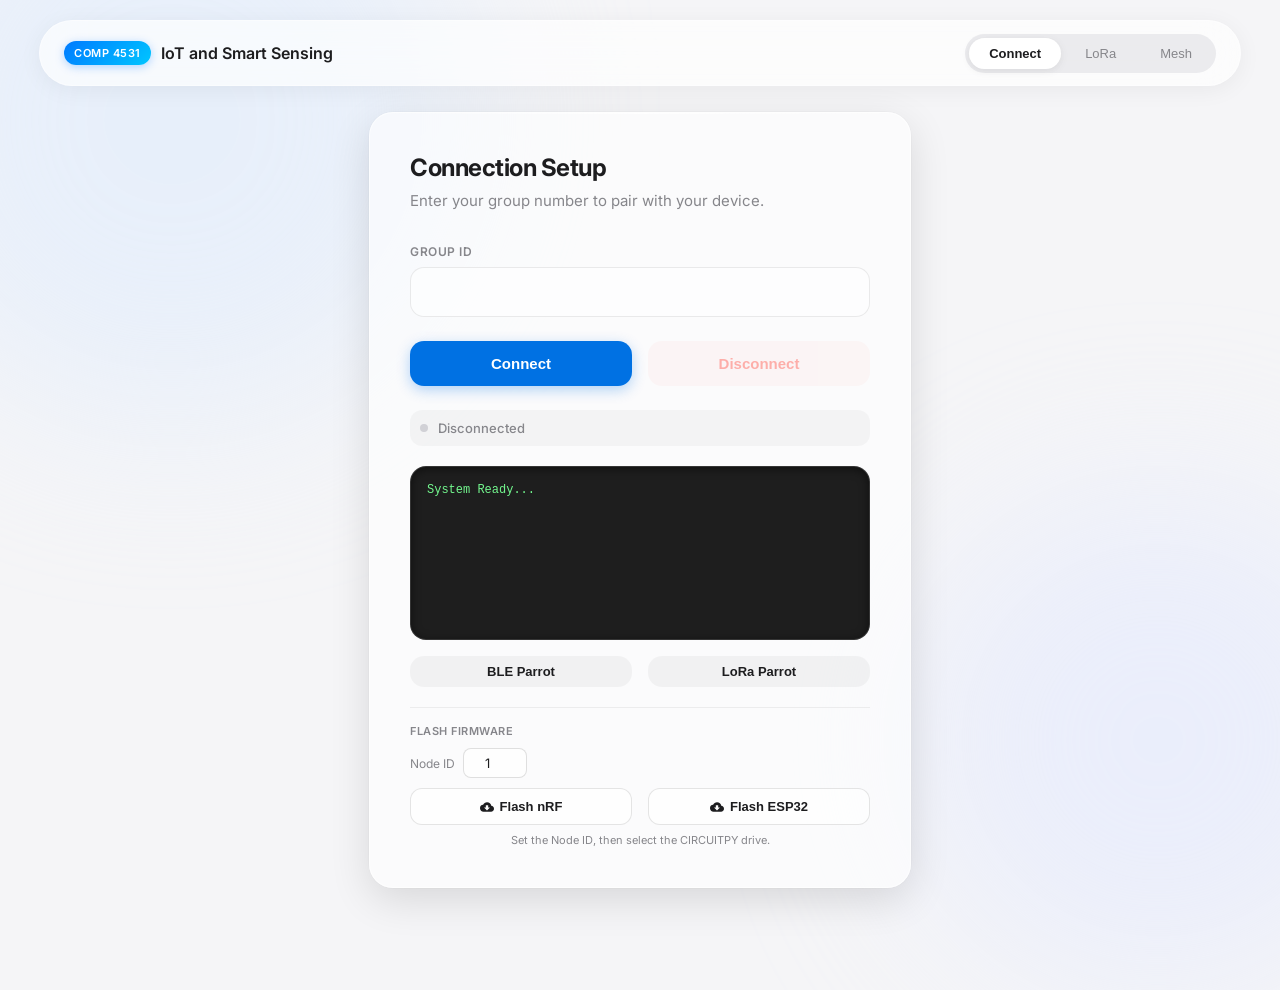
==== COMP4531_Dash-main/index.html @ f041d8c7 "Add unicast, D3 mesh viz, ESP32 serial, active discovery, and protocol docs - Unicast support: new p" ====
<!DOCTYPE html>
<html lang="en">

<head>
    <meta charset="UTF-8">
    <meta name="viewport" content="width=device-width, initial-scale=1.0">
    <title>COMP 4531 IoT Lab</title>
    <link href="https://fonts.googleapis.com/css2?family=Inter:wght@400;500;600;700&display=swap" rel="stylesheet">
    <link rel="stylesheet" href="style.css">
</head>

<body>

    <div class="bg-orb orb-1"></div>
    <div class="bg-orb orb-2"></div>

    <div class="app-container">

        <header class="glass-bar">
            <div class="brand">
                <div class="logo-icon">COMP 4531</div>
                <span>IoT and Smart Sensing</span>
            </div>
            <nav class="segmented-control">
                <button class="nav-btn active" onclick="setTab('home')">Connect</button>
                <button class="nav-btn" onclick="setTab('lora')">LoRa</button>
                <button class="nav-btn" onclick="setTab('mesh')">Mesh</button>
            </nav>
        </header>

        <!-- ══ CONNECT ══════════════════════════════════════════════════════ -->
        <section id="view-home" class="view-section active">
            <div class="card center-card">
                <h2>Connection Setup</h2>
                <p class="subtitle">Enter your group number to pair with your device.</p>

                <div class="input-group">
                    <label>Group ID</label>
                    <input type="number" id="gid" value="" min="1" max="30">
                </div>

                <div class="action-row">
                    <button id="conBtn" class="btn-primary" onclick="connect()">Connect</button>
                    <button id="disBtn" class="btn-destructive" onclick="disconnect()" disabled>Disconnect</button>
                </div>

                <div class="status-indicator">
                    <div id="statusDot" class="dot"></div>
                    <span id="connStatus">Disconnected</span>
                </div>

                <div class="terminal-window">
                    <div id="terminal">System Ready...</div>
                </div>

                <div class="action-row" style="margin-top:16px; margin-bottom:0;">
                    <button class="btn-secondary" onclick="parrotTest()">BLE Parrot</button>
                    <button class="btn-secondary" onclick="loraParrotTest()">LoRa Parrot</button>
                </div>

                <div class="flash-section">
                    <div class="flash-label">Flash Firmware</div>
                    <div class="flash-node-row">
                        <label class="flash-node-label">Node ID</label>
                        <input type="number" id="flashNodeId" value="1" min="1" max="255" class="flash-node-input">
                    </div>
                    <div class="action-row" style="margin-bottom:0;">
                        <button class="btn-flash" onclick="flashDevice('nrf')">
                            <svg viewBox="0 0 24 24" width="14" height="14" fill="currentColor" style="margin-right:6px">
                                <path d="M19.35 10.04A7.49 7.49 0 0 0 12 4C9.11 4 6.6 5.64 5.35 8.04A5.994 5.994 0 0 0 0 14c0 3.31 2.69 6 6 6h13c2.76 0 5-2.24 5-5 0-2.64-2.05-4.78-4.65-4.96zM17 13l-5 5-5-5h3V9h4v4h3z"/>
                            </svg>
                            Flash nRF
                        </button>
                        <button class="btn-flash" onclick="flashDevice('esp32')">
                            <svg viewBox="0 0 24 24" width="14" height="14" fill="currentColor" style="margin-right:6px">
                                <path d="M19.35 10.04A7.49 7.49 0 0 0 12 4C9.11 4 6.6 5.64 5.35 8.04A5.994 5.994 0 0 0 0 14c0 3.31 2.69 6 6 6h13c2.76 0 5-2.24 5-5 0-2.64-2.05-4.78-4.65-4.96zM17 13l-5 5-5-5h3V9h4v4h3z"/>
                            </svg>
                            Flash ESP32
                        </button>
                    </div>
                    <p class="flash-hint">Set the Node ID, then select the CIRCUITPY drive.</p>
                </div>
            </div>
        </section>

        <!-- ══ LORA ══════════════════════════════════════════════════════════ -->
        <section id="view-lora" class="view-section">
            <div class="card chat-card">
                <div class="card-header">
                    <h3>LoRa Messenger</h3>
                    <span id="loraBadge" class="badge">--- MHz</span>
                </div>

                <div class="lora-controls">
                    <button class="btn-secondary small" onclick="downloadLoraCSV()">Download CSV</button>
                </div>

                <div id="loraGraphPanel" style="display:none; padding:16px; border-bottom:1px solid rgba(0,0,0,0.06); background:rgba(245,245,247,0.4);">
                    <div class="graph-card" style="box-shadow:none; border:1px solid rgba(0,0,0,0.1);">
                        <div class="graph-header">
                            <span>Signal Strength vs Distance</span>
                            <div class="legend">
                                <span class="dot" style="background:var(--primary)"></span>LoRa
                            </div>
                        </div>
                        <canvas id="loraChartCanvas" style="height:140px; background:transparent;"></canvas>
                    </div>
                </div>

                <div id="loraChat" class="chat-area">
                    <div class="chat-placeholder">No messages yet…</div>
                </div>
                <div class="chat-input-area">
                    <input type="text" id="loraTxt" placeholder="Send '1 meter', '5m', etc. to plot…">
                    <button class="btn-send" onclick="sendLoRa()">
                        <svg viewBox="0 0 24 24" width="20" height="20" fill="white">
                            <path d="M2.01 21L23 12 2.01 3 2 10l15 2-15 2z"/>
                        </svg>
                    </button>
                </div>
            </div>
        </section>

        <!-- ══ MESH NETWORK ══════════════════════════════════════════════════ -->
        <section id="view-mesh" class="view-section">
            <aside class="glass-sidebar">
                <h3 style="margin:0 0 20px; font-size:18px; letter-spacing:-0.02em;">Mesh Network</h3>

                <div class="stats-container">
                    <div class="stat-item">
                        <span class="label">My Node</span>
                        <span class="value" id="meshMyNodeId">—</span>
                    </div>
                    <div class="stat-item">
                        <span class="label">Frequency</span>
                        <span class="value" id="meshFreq">— MHz</span>
                    </div>
                    <div class="stat-item">
                        <span class="label">Nodes Seen</span>
                        <span class="value" id="meshNodeCount">0</span>
                    </div>
                    <div class="stat-item highlight">
                        <span class="label">Messages</span>
                        <span class="value" id="meshMsgCount">0</span>
                    </div>
                </div>

                <div class="mesh-compose">
                    <select id="meshDstSelect">
                        <option value="0">→ All</option>
                    </select>
                    <input type="text" id="meshMsgInput" placeholder="Message…"
                           onkeydown="if(event.key==='Enter') sendMesh()">
                    <button class="btn-primary small" onclick="sendMesh()">Send</button>
                </div>

                <div class="mesh-node-section">
                    <div class="mesh-section-label">Discovered Nodes</div>
                    <div id="meshNodeList"></div>
                </div>

                <div class="mesh-serial">
                    <div class="mesh-section-label" style="margin-top:16px;">ESP32 Serial</div>
                    <button class="btn-secondary small" id="serialBtn" onclick="connectSerial()">Connect Serial</button>
                    <div class="mesh-send-row" id="serialSendRow" style="display:none; margin-top:8px;">
                        <input type="text" id="serialInput" placeholder="Send via ESP32…"
                               onkeydown="if(event.key==='Enter') sendSerial()">
                        <button class="btn-primary small" onclick="sendSerial()">TX</button>
                    </div>
                </div>
            </aside>

            <main class="mesh-main">
                <div id="meshViz"><svg id="meshSvg"></svg></div>
                <div id="meshLog"></div>
            </main>
        </section>

    </div>

    <script src="https://d3js.org/d3.v7.min.js"></script>
    <script src="script.js"></script>
</body>

</html>
---- COMP4531_Dash-main/style.css ----
/* --- APP THEME & VARIABLES --- */
:root {
    --bg-base: #f5f5f7;
    --glass-bg: rgba(255, 255, 255, 0.65);
    --glass-border: rgba(255, 255, 255, 0.4);
    --primary: #0071e3;
    --primary-hover: #0077ed;
    --success: #34c759;
    --danger: #ff3b30;
    --text-primary: #1d1d1f;
    --text-secondary: #86868b;

    --shadow-soft: 0 4px 24px -1px rgba(0, 0, 0, 0.06);
    --shadow-depth: 0 12px 40px rgba(0, 0, 0, 0.12), 0 0 0 1px rgba(0,0,0,0.02);

    --radius-l: 24px;
    --radius-m: 16px;
    --radius-s: 10px;

    --font-stack: 'SF Pro Display', 'Inter', -apple-system, BlinkMacSystemFont, sans-serif;
    --spring-easing: cubic-bezier(0.2, 0.8, 0.2, 1);
}

body {
    margin: 0;
    background-color: var(--bg-base);
    color: var(--text-primary);
    font-family: var(--font-stack);
    overflow: hidden;
    height: 100vh;
    width: 100vw;
}

/* Floating orbs */
.bg-orb {
    position: absolute;
    border-radius: 50%;
    filter: blur(90px);
    z-index: -1;
    opacity: 0.5;
    animation: float 25s infinite ease-in-out alternate;
}
.orb-1 { width: 600px; height: 600px; background: #dbeafe; top: -20%; left: -10%; }
.orb-2 { width: 500px; height: 500px; background: #e0e7ff; bottom: -10%; right: -10%; animation-delay: -5s; }

@keyframes float {
    0%   { transform: translate(0, 0) rotate(0deg); }
    100% { transform: translate(40px, 60px) rotate(10deg); }
}

/* --- HEADER --- */
.glass-bar {
    position: absolute; top: 20px; left: 50%;
    transform: translateX(-50%);
    width: 90%; max-width: 1200px; height: 64px;
    background: var(--glass-bg);
    backdrop-filter: blur(20px);
    -webkit-backdrop-filter: blur(20px);
    border-radius: 100px;
    border: 1px solid var(--glass-border);
    display: flex; align-items: center; justify-content: space-between;
    padding: 0 24px;
    box-shadow: var(--shadow-soft);
    z-index: 100;
}

.brand {
    font-weight: 600; font-size: 16px;
    display: flex; align-items: center; gap: 10px;
    color: var(--text-primary);
}
.logo-icon {
    background: linear-gradient(135deg, #007aff, #00c6ff);
    color: white; padding: 5px 10px;
    border-radius: 20px; font-size: 11px; letter-spacing: 0.5px;
    box-shadow: 0 2px 10px rgba(0, 122, 255, 0.3);
}

/* Segmented control */
.segmented-control {
    background: rgba(118, 118, 128, 0.12);
    padding: 4px;
    border-radius: 100px;
    display: flex;
    gap: 4px;
}
.nav-btn {
    border: none; background: transparent;
    padding: 8px 20px; border-radius: 100px;
    font-size: 13px; font-weight: 500;
    color: var(--text-secondary); cursor: pointer;
    transition: all 0.3s var(--spring-easing);
}
.nav-btn:hover  { color: var(--text-primary); }
.nav-btn.active {
    background: white; color: var(--text-primary);
    font-weight: 600;
    box-shadow: 0 2px 8px rgba(0,0,0,0.08);
}

/* --- MAIN LAYOUT & TRANSITIONS --- */
.view-section {
    display: none;
    position: absolute;
    top: 100px; left: 0; right: 0; bottom: 0;
    justify-content: center;
    opacity: 0;
    transform: translateY(30px) scale(0.98);
}
.view-section.active {
    display: flex;
    animation: slideUpFade 0.6s var(--spring-easing) forwards;
}
@keyframes slideUpFade {
    to { opacity: 1; transform: translateY(0) scale(1); }
}

/* --- CARDS --- */
.card {
    background: rgba(255, 255, 255, 0.6);
    backdrop-filter: blur(40px);
    -webkit-backdrop-filter: blur(40px);
    border: 1px solid rgba(255,255,255,0.6);
    border-radius: var(--radius-l);
    box-shadow: var(--shadow-depth);
    padding: 40px;
    width: 100%; max-width: 460px;
    display: flex; flex-direction: column;
    position: relative; overflow: hidden;
}
.card::before {
    content: ''; position: absolute; top: 0; left: 0; right: 0; height: 1px;
    background: linear-gradient(90deg, transparent, rgba(255,255,255,0.8), transparent);
}
.center-card { margin: auto; align-self: center; }

h2, h3 { margin: 0 0 8px 0; font-weight: 700; letter-spacing: -0.02em; }
.subtitle { color: var(--text-secondary); margin: 0 0 32px 0; font-size: 15px; line-height: 1.5; }

/* --- FORMS & BUTTONS --- */
.input-group { margin-bottom: 24px; position: relative; }
.input-group label {
    display: block; font-size: 12px; color: var(--text-secondary);
    margin-bottom: 8px; font-weight: 600; text-transform: uppercase; letter-spacing: 0.5px;
}
input {
    width: 100%; padding: 14px 16px; border-radius: 14px;
    border: 1px solid rgba(0,0,0,0.08);
    background: rgba(255,255,255,0.5);
    font-size: 17px; font-family: var(--font-stack); box-sizing: border-box;
    transition: 0.3s; color: var(--text-primary);
}
input:focus {
    outline: none; border-color: var(--primary);
    background: white;
    box-shadow: 0 0 0 4px rgba(0, 122, 255, 0.1);
}

.action-row { display: flex; gap: 16px; margin-bottom: 24px; }

.btn-primary, .btn-destructive, .btn-secondary {
    flex: 1; border: none; padding: 14px; border-radius: 14px;
    font-size: 15px; font-weight: 600; cursor: pointer;
    transition: 0.2s var(--spring-easing);
    display: flex; align-items: center; justify-content: center;
}
.btn-primary {
    background: var(--primary); color: white;
    box-shadow: 0 4px 14px rgba(0, 113, 227, 0.3);
}
.btn-primary:hover  { transform: translateY(-1px); box-shadow: 0 6px 20px rgba(0, 113, 227, 0.4); }
.btn-primary:active { transform: translateY(1px); }
.btn-primary.small  { flex: 0 0 auto; padding: 10px 18px; font-size: 13px; border-radius: 10px; }

.btn-destructive { background: rgba(255, 59, 48, 0.08); color: var(--danger); }
.btn-destructive:hover:not(:disabled) { background: #fff0f0; }
.btn-destructive:disabled { opacity: 0.4; cursor: not-allowed; }

.btn-secondary { background: rgba(0,0,0,0.04); color: var(--text-primary); font-size: 13px; padding: 8px; }
.btn-secondary:hover { background: rgba(0,0,0,0.08); }
.btn-secondary.small { padding: 8px 14px; font-size: 12px; }

/* --- STATUS & TERMINAL --- */
.status-indicator {
    display: flex; align-items: center; gap: 10px;
    font-size: 13px; font-weight: 500; color: var(--text-secondary);
    margin-bottom: 20px; padding: 10px; background: rgba(0,0,0,0.03);
    border-radius: 12px;
}
.dot { width: 8px; height: 8px; border-radius: 50%; background: #d1d1d6; transition: 0.3s; }
.dot.active { background: var(--success); box-shadow: 0 0 0 3px rgba(52, 199, 89, 0.2); }

.terminal-window {
    background: #1e1e1e; color: #73f78e; padding: 16px; border-radius: 16px;
    font-family: 'JetBrains Mono', monospace; font-size: 12px; height: 140px; overflow-y: auto;
    box-shadow: inset 0 2px 10px rgba(0,0,0,0.5);
    border: 1px solid rgba(255,255,255,0.1);
}

/* --- SIDEBAR (shared by Mesh tab) --- */
.glass-sidebar {
    width: 280px;
    background: rgba(255,255,255,0.75);
    backdrop-filter: blur(35px);
    border-radius: var(--radius-l);
    border: 1px solid white;
    margin-right: 24px; margin-bottom: 24px;
    padding: 24px;
    display: flex; flex-direction: column;
    box-shadow: var(--shadow-soft);
    height: calc(100% - 48px);
}

/* Stats */
.stats-container { margin-bottom: 24px; }
.stat-item {
    display: flex; justify-content: space-between; align-items: center;
    font-size: 14px; padding: 12px 0;
    border-bottom: 1px solid rgba(0,0,0,0.06);
}
.stat-item:last-child { border-bottom: none; }
.stat-item.highlight .value { color: var(--primary); font-weight: 700; }
.value { font-family: 'JetBrains Mono', monospace; font-size: 13px; }

/* --- LORA CHAT --- */
.chat-card {
    height: 100%; max-height: 600px; padding: 0;
    display: flex; flex-direction: column;
    background: rgba(255,255,255,0.85);
}
.card-header {
    padding: 16px 24px;
    border-bottom: 1px solid rgba(0,0,0,0.06);
    display: flex; justify-content: space-between; align-items: center;
    background: rgba(255,255,255,0.5); backdrop-filter: blur(10px);
}
.badge {
    background: #e5e5ea; padding: 6px 10px; border-radius: 8px;
    font-size: 12px; font-weight: 600; color: var(--text-secondary);
}

.lora-controls {
    display: flex;
    justify-content: flex-end;
    align-items: center;
    padding: 10px 15px;
    background: rgba(255,255,255,0.05);
    border-bottom: 1px solid rgba(255,255,255,0.1);
}

.chat-area {
    flex: 1; padding: 24px; overflow-y: auto;
    background: #f5f5f7;
    display: flex; flex-direction: column; gap: 12px;
}
.chat-placeholder { text-align: center; color: #aaa; margin-top: 40px; font-size: 14px; }

.chat-input-area {
    padding: 16px 24px; background: white;
    border-top: 1px solid rgba(0,0,0,0.06);
    display: flex; gap: 12px;
}
.chat-input-area input { background: #f2f2f7; border: none; padding: 12px 16px; font-size: 15px; }
.chat-input-area input:focus { background: white; box-shadow: 0 0 0 2px var(--primary); }

.btn-send {
    width: 48px; height: 48px; border-radius: 50%;
    background: var(--primary); border: none; color: white;
    display: flex; align-items: center; justify-content: center;
    cursor: pointer; padding: 0; box-shadow: 0 4px 10px rgba(0,122,255,0.3);
    transition: 0.2s;
}
.btn-send:hover { transform: scale(1.05); }

.msg {
    padding: 10px 16px; border-radius: 18px; font-size: 15px;
    max-width: 75%; line-height: 1.4; box-shadow: 0 1px 2px rgba(0,0,0,0.05);
}
.msg.in  { background: white; color: black; align-self: flex-start; border-bottom-left-radius: 4px; }
.msg.out { background: var(--primary); color: white; align-self: flex-end; border-bottom-right-radius: 4px; }

/* Graph card (used by LoRa RSSI chart) */
.graph-card {
    background: rgba(255,255,255,0.85); backdrop-filter: blur(20px);
    border-radius: 12px; padding: 10px;
    box-shadow: 0 2px 10px rgba(0,0,0,0.06);
    border: 1px solid rgba(255,255,255,0.5);
}
.graph-header {
    display: flex; justify-content: space-between;
    font-size: 10px; text-transform: uppercase; letter-spacing: 0.5px;
    color: var(--text-secondary); font-weight: 700; margin-bottom: 6px;
}
.legend { display: flex; gap: 12px; }
.legend .dot { width: 8px; height: 8px; border-radius: 50%; display: inline-block; margin-right: 4px; }

/* --- MESH NETWORK TAB --- */
.mesh-main {
    flex: 1;
    position: relative;
    border-radius: var(--radius-l);
    background: #0c1020;
    box-shadow: var(--shadow-soft);
    overflow: hidden;
    margin-bottom: 24px; margin-right: 24px;
    border: 1px solid rgba(255,255,255,0.06);
    display: flex; flex-direction: column;
}

#meshViz {
    flex: 1; min-height: 0; overflow: hidden; position: relative;
}
#meshSvg {
    width: 100%; height: 100%; display: block;
}

#meshLog {
    height: 148px; flex-shrink: 0;
    overflow-y: auto;
    background: #141820;
    color: #a0f0a0;
    font-family: 'JetBrains Mono', monospace; font-size: 11px;
    padding: 10px 14px;
    border-top: 1px solid rgba(255,255,255,0.06);
    display: flex; flex-direction: column; gap: 2px;
}

.mesh-log-entry {
    display: flex; gap: 8px;
    padding: 1px 0;
    border-bottom: 1px solid rgba(255,255,255,0.03);
    white-space: nowrap; overflow: hidden; text-overflow: ellipsis;
    flex-shrink: 0;
}
.mesh-log-time { color: rgba(160,240,160,0.3); flex-shrink: 0; }
.mesh-log-rx   { color: #64d2ff; }
.mesh-log-tx   { color: #ffd60a; }

.mesh-send-row { display: flex; gap: 8px; margin-bottom: 16px; }
.mesh-send-row input { flex: 1; font-size: 13px; padding: 10px 12px; border-radius: 10px; min-width: 0; }

.mesh-compose {
    display: flex; gap: 8px; margin-bottom: 16px; align-items: center; flex-wrap: nowrap;
}
.mesh-compose input { flex: 1; font-size: 13px; padding: 10px 12px; border-radius: 10px; min-width: 0; }

#meshDstSelect {
    flex: 0 0 auto;
    font-size: 12px; font-family: var(--font-stack);
    padding: 9px 8px; border-radius: 10px;
    border: 1px solid rgba(0,0,0,0.08);
    background: #1e2235; color: #e0e0e0;
    cursor: pointer; outline: none;
}
#meshDstSelect:focus { border-color: #007aff; box-shadow: 0 0 0 3px rgba(0,122,255,0.2); }

.mesh-serial {
    padding-top: 4px;
    flex-shrink: 0;
}
.mesh-serial .mesh-send-row { margin-bottom: 0; }
.mesh-serial input { background: rgba(255,255,255,0.5); color: var(--text-primary); }

.mesh-node { cursor: pointer; }
.mesh-link { pointer-events: none; }

.mesh-node-section {
    flex: 1; min-height: 0;
    display: flex; flex-direction: column;
}
.mesh-section-label {
    font-size: 11px; text-transform: uppercase; letter-spacing: 0.5px;
    color: var(--text-secondary); font-weight: 600; margin-bottom: 8px; flex-shrink: 0;
}
#meshNodeList {
    flex: 1; overflow-y: auto;
    display: flex; flex-direction: column; gap: 6px;
}
.mesh-node-row {
    display: flex; justify-content: space-between; align-items: center;
    padding: 8px 10px; background: rgba(0,0,0,0.03); border-radius: 10px;
    font-size: 12px; flex-shrink: 0;
}
.mesh-node-id   { font-weight: 700; font-family: 'JetBrains Mono', monospace; }
.mesh-node-meta { color: var(--text-secondary); font-size: 11px; text-align: right; }

/* --- FLASH SECTION --- */
.flash-section {
    margin-top: 20px;
    padding-top: 16px;
    border-top: 1px solid rgba(0,0,0,0.06);
}
.flash-label {
    font-size: 11px; font-weight: 600; text-transform: uppercase;
    letter-spacing: 0.5px; color: var(--text-secondary); margin-bottom: 10px;
}
.flash-hint {
    margin: 8px 0 0; font-size: 11px; color: var(--text-secondary); text-align: center;
}
.flash-node-row {
    display: flex; align-items: center; gap: 8px; margin-bottom: 10px;
}
.flash-node-label {
    font-size: 12px; color: var(--text-secondary); white-space: nowrap;
}
.flash-node-input {
    width: 64px; padding: 6px 10px; border: 1px solid rgba(0,0,0,0.12);
    border-radius: 8px; font-size: 13px; background: rgba(255,255,255,0.6);
    text-align: center;
}
.btn-flash {
    flex: 1; border: 1px solid rgba(0,0,0,0.1);
    background: rgba(255,255,255,0.6); color: var(--text-primary);
    padding: 10px; border-radius: 12px; font-size: 13px; font-weight: 600;
    cursor: pointer; display: flex; align-items: center; justify-content: center;
    transition: 0.2s var(--spring-easing);
}
.btn-flash:hover { background: white; box-shadow: 0 2px 10px rgba(0,0,0,0.08); }
.btn-flash:active { transform: scale(0.97); }
.btn-flash.flashing { opacity: 0.6; pointer-events: none; }

/* --- RESPONSIVE --- */
@media (max-width: 768px) {
    .glass-sidebar { width: 220px; padding: 16px; }
}
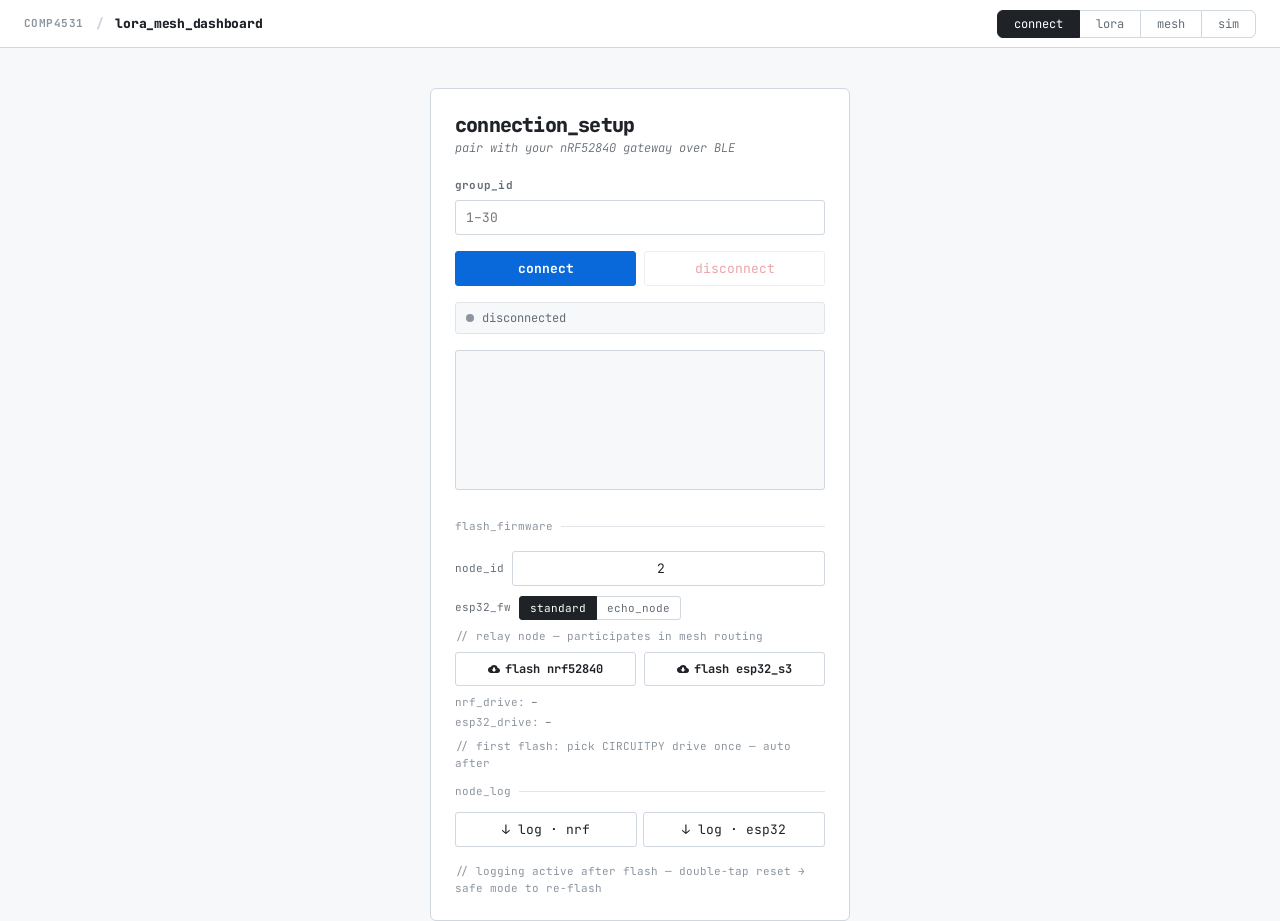
==== commit bee90e58: "Add new SX1262 driver, logger, boot.py; fix mesh viz topology and echo fallback - sx1262.py: new Cir" ====
--- a/COMP4531_Dash-main/index.html
+++ b/COMP4531_Dash-main/index.html
@@ -1,185 +1,278 @@
 <!DOCTYPE html>
 <html lang="en">
-
 <head>
     <meta charset="UTF-8">
     <meta name="viewport" content="width=device-width, initial-scale=1.0">
-    <title>COMP 4531 IoT Lab</title>
-    <link href="https://fonts.googleapis.com/css2?family=Inter:wght@400;500;600;700&display=swap" rel="stylesheet">
+    <title>lora_mesh_dashboard</title>
     <link rel="stylesheet" href="style.css">
 </head>
-
 <body>
-
-    <div class="bg-orb orb-1"></div>
-    <div class="bg-orb orb-2"></div>
-
-    <div class="app-container">
-
-        <header class="glass-bar">
-            <div class="brand">
-                <div class="logo-icon">COMP 4531</div>
-                <span>IoT and Smart Sensing</span>
-            </div>
-            <nav class="segmented-control">
-                <button class="nav-btn active" onclick="setTab('home')">Connect</button>
-                <button class="nav-btn" onclick="setTab('lora')">LoRa</button>
-                <button class="nav-btn" onclick="setTab('mesh')">Mesh</button>
-            </nav>
-        </header>
-
-        <!-- ══ CONNECT ══════════════════════════════════════════════════════ -->
-        <section id="view-home" class="view-section active">
-            <div class="card center-card">
-                <h2>Connection Setup</h2>
-                <p class="subtitle">Enter your group number to pair with your device.</p>
-
-                <div class="input-group">
-                    <label>Group ID</label>
-                    <input type="number" id="gid" value="" min="1" max="30">
-                </div>
-
-                <div class="action-row">
-                    <button id="conBtn" class="btn-primary" onclick="connect()">Connect</button>
-                    <button id="disBtn" class="btn-destructive" onclick="disconnect()" disabled>Disconnect</button>
-                </div>
-
-                <div class="status-indicator">
-                    <div id="statusDot" class="dot"></div>
-                    <span id="connStatus">Disconnected</span>
-                </div>
-
-                <div class="terminal-window">
-                    <div id="terminal">System Ready...</div>
-                </div>
-
-                <div class="action-row" style="margin-top:16px; margin-bottom:0;">
-                    <button class="btn-secondary" onclick="parrotTest()">BLE Parrot</button>
-                    <button class="btn-secondary" onclick="loraParrotTest()">LoRa Parrot</button>
-                </div>
-
-                <div class="flash-section">
-                    <div class="flash-label">Flash Firmware</div>
-                    <div class="flash-node-row">
-                        <label class="flash-node-label">Node ID</label>
-                        <input type="number" id="flashNodeId" value="1" min="1" max="255" class="flash-node-input">
+<div class="app-container">
+
+    <!-- ── top bar ───────────────────────────────────────────────────────────── -->
+    <header class="glass-bar">
+        <div class="brand">
+            <span class="logo-icon">COMP4531</span>
+            <span class="brand-sep">/</span>
+            <span class="brand-name">lora_mesh_dashboard</span>
+        </div>
+        <nav class="segmented-control">
+            <button class="nav-btn active" onclick="setTab('home')">connect</button>
+            <button class="nav-btn" onclick="setTab('lora')">lora</button>
+            <button class="nav-btn" onclick="setTab('mesh')">mesh</button>
+            <button class="nav-btn" onclick="setTab('sim')">sim</button>
+        </nav>
+    </header>
+
+    <!-- ── connect ───────────────────────────────────────────────────────────── -->
+    <section id="view-home" class="view-section active" style="justify-content:center;">
+        <div class="card center-card">
+
+            <h1 class="card-title">connection_setup</h1>
+            <p class="card-sub">pair with your nRF52840 gateway over BLE</p>
+
+            <div class="field">
+                <label>group_id</label>
+                <input type="number" id="gid" value="" min="1" max="30" placeholder="1–30">
+            </div>
+
+            <div class="action-row">
+                <button id="conBtn" class="btn-primary" onclick="connect()">connect</button>
+                <button id="disBtn" class="btn-danger" onclick="disconnect()" disabled>disconnect</button>
+            </div>
+
+            <div class="status-line">
+                <div id="statusDot" class="dot"></div>
+                <span id="connStatus">disconnected</span>
+            </div>
+
+            <div class="code-block" id="terminal"><!-- system ready --></div>
+
+            <hr class="md-divider" data-label="flash_firmware">
+
+            <div class="flash-section">
+                <div class="flash-node-row">
+                    <span class="flash-node-label">node_id</span>
+                    <input type="number" id="flashNodeId" value="2" min="1" max="255" class="flash-node-input">
+                </div>
+                <!-- esp32 variant toggle -->
+                <div class="flash-variant-row">
+                    <span class="flash-node-label">esp32_fw</span>
+                    <div class="variant-ctrl">
+                        <button id="varBtnStd"  class="var-btn active" onclick="setEsp32Variant('standard',this)">standard</button>
+                        <button id="varBtnEcho" class="var-btn"        onclick="setEsp32Variant('echo',this)">echo_node</button>
                     </div>
-                    <div class="action-row" style="margin-bottom:0;">
-                        <button class="btn-flash" onclick="flashDevice('nrf')">
-                            <svg viewBox="0 0 24 24" width="14" height="14" fill="currentColor" style="margin-right:6px">
-                                <path d="M19.35 10.04A7.49 7.49 0 0 0 12 4C9.11 4 6.6 5.64 5.35 8.04A5.994 5.994 0 0 0 0 14c0 3.31 2.69 6 6 6h13c2.76 0 5-2.24 5-5 0-2.64-2.05-4.78-4.65-4.96zM17 13l-5 5-5-5h3V9h4v4h3z"/>
-                            </svg>
-                            Flash nRF
-                        </button>
-                        <button class="btn-flash" onclick="flashDevice('esp32')">
-                            <svg viewBox="0 0 24 24" width="14" height="14" fill="currentColor" style="margin-right:6px">
-                                <path d="M19.35 10.04A7.49 7.49 0 0 0 12 4C9.11 4 6.6 5.64 5.35 8.04A5.994 5.994 0 0 0 0 14c0 3.31 2.69 6 6 6h13c2.76 0 5-2.24 5-5 0-2.64-2.05-4.78-4.65-4.96zM17 13l-5 5-5-5h3V9h4v4h3z"/>
-                            </svg>
-                            Flash ESP32
-                        </button>
+                </div>
+                <p class="flash-hint" id="esp32FwHint" style="margin-bottom:8px;">// relay node — participates in mesh routing</p>
+
+                <div class="action-row" style="margin-bottom:8px;">
+                    <button class="btn-flash" id="btnFlashNrf" onclick="flashDevice('nrf')">
+                        <svg viewBox="0 0 24 24" width="12" height="12" fill="currentColor" style="margin-right:5px">
+                            <path d="M19.35 10.04A7.49 7.49 0 0 0 12 4C9.11 4 6.6 5.64 5.35 8.04A5.994 5.994 0 0 0 0 14c0 3.31 2.69 6 6 6h13c2.76 0 5-2.24 5-5 0-2.64-2.05-4.78-4.65-4.96zM17 13l-5 5-5-5h3V9h4v4h3z"/>
+                        </svg>
+                        flash nrf52840
+                    </button>
+                    <button class="btn-flash" id="btnFlashEsp" onclick="flashDevice('esp32')">
+                        <svg viewBox="0 0 24 24" width="12" height="12" fill="currentColor" style="margin-right:5px">
+                            <path d="M19.35 10.04A7.49 7.49 0 0 0 12 4C9.11 4 6.6 5.64 5.35 8.04A5.994 5.994 0 0 0 0 14c0 3.31 2.69 6 6 6h13c2.76 0 5-2.24 5-5 0-2.64-2.05-4.78-4.65-4.96zM17 13l-5 5-5-5h3V9h4v4h3z"/>
+                        </svg>
+                        flash esp32_s3
+                    </button>
+                </div>
+                <div class="flash-drives">
+                    <div class="flash-drive-row">
+                        <span class="flash-drive-label">nrf_drive:</span>
+                        <span class="flash-drive-name" id="driveName-nrf">–</span>
+                        <button class="btn-forget" id="forgetBtn-nrf" onclick="forgetDrive('nrf')" style="display:none">✕</button>
                     </div>
-                    <p class="flash-hint">Set the Node ID, then select the CIRCUITPY drive.</p>
-                </div>
-            </div>
-        </section>
-
-        <!-- ══ LORA ══════════════════════════════════════════════════════════ -->
-        <section id="view-lora" class="view-section">
-            <div class="card chat-card">
-                <div class="card-header">
-                    <h3>LoRa Messenger</h3>
-                    <span id="loraBadge" class="badge">--- MHz</span>
-                </div>
-
-                <div class="lora-controls">
-                    <button class="btn-secondary small" onclick="downloadLoraCSV()">Download CSV</button>
-                </div>
-
-                <div id="loraGraphPanel" style="display:none; padding:16px; border-bottom:1px solid rgba(0,0,0,0.06); background:rgba(245,245,247,0.4);">
-                    <div class="graph-card" style="box-shadow:none; border:1px solid rgba(0,0,0,0.1);">
-                        <div class="graph-header">
-                            <span>Signal Strength vs Distance</span>
-                            <div class="legend">
-                                <span class="dot" style="background:var(--primary)"></span>LoRa
-                            </div>
-                        </div>
-                        <canvas id="loraChartCanvas" style="height:140px; background:transparent;"></canvas>
+                    <div class="flash-drive-row">
+                        <span class="flash-drive-label">esp32_drive:</span>
+                        <span class="flash-drive-name" id="driveName-esp32">–</span>
+                        <button class="btn-forget" id="forgetBtn-esp32" onclick="forgetDrive('esp32')" style="display:none">✕</button>
                     </div>
                 </div>
-
-                <div id="loraChat" class="chat-area">
-                    <div class="chat-placeholder">No messages yet…</div>
-                </div>
-                <div class="chat-input-area">
-                    <input type="text" id="loraTxt" placeholder="Send '1 meter', '5m', etc. to plot…">
-                    <button class="btn-send" onclick="sendLoRa()">
-                        <svg viewBox="0 0 24 24" width="20" height="20" fill="white">
-                            <path d="M2.01 21L23 12 2.01 3 2 10l15 2-15 2z"/>
-                        </svg>
-                    </button>
-                </div>
-            </div>
-        </section>
-
-        <!-- ══ MESH NETWORK ══════════════════════════════════════════════════ -->
-        <section id="view-mesh" class="view-section">
-            <aside class="glass-sidebar">
-                <h3 style="margin:0 0 20px; font-size:18px; letter-spacing:-0.02em;">Mesh Network</h3>
-
-                <div class="stats-container">
-                    <div class="stat-item">
-                        <span class="label">My Node</span>
-                        <span class="value" id="meshMyNodeId">—</span>
-                    </div>
-                    <div class="stat-item">
-                        <span class="label">Frequency</span>
-                        <span class="value" id="meshFreq">— MHz</span>
-                    </div>
-                    <div class="stat-item">
-                        <span class="label">Nodes Seen</span>
-                        <span class="value" id="meshNodeCount">0</span>
-                    </div>
-                    <div class="stat-item highlight">
-                        <span class="label">Messages</span>
-                        <span class="value" id="meshMsgCount">0</span>
-                    </div>
-                </div>
-
-                <div class="mesh-compose">
-                    <select id="meshDstSelect">
-                        <option value="0">→ All</option>
-                    </select>
-                    <input type="text" id="meshMsgInput" placeholder="Message…"
-                           onkeydown="if(event.key==='Enter') sendMesh()">
-                    <button class="btn-primary small" onclick="sendMesh()">Send</button>
-                </div>
-
-                <div class="mesh-node-section">
-                    <div class="mesh-section-label">Discovered Nodes</div>
-                    <div id="meshNodeList"></div>
-                </div>
-
-                <div class="mesh-serial">
-                    <div class="mesh-section-label" style="margin-top:16px;">ESP32 Serial</div>
-                    <button class="btn-secondary small" id="serialBtn" onclick="connectSerial()">Connect Serial</button>
-                    <div class="mesh-send-row" id="serialSendRow" style="display:none; margin-top:8px;">
-                        <input type="text" id="serialInput" placeholder="Send via ESP32…"
-                               onkeydown="if(event.key==='Enter') sendSerial()">
-                        <button class="btn-primary small" onclick="sendSerial()">TX</button>
-                    </div>
-                </div>
-            </aside>
-
-            <main class="mesh-main">
-                <div id="meshViz"><svg id="meshSvg"></svg></div>
-                <div id="meshLog"></div>
-            </main>
-        </section>
-
-    </div>
-
-    <script src="https://d3js.org/d3.v7.min.js"></script>
-    <script src="script.js"></script>
+                <p class="flash-hint">// first flash: pick CIRCUITPY drive once — auto after</p>
+
+                <hr class="md-divider" data-label="node_log">
+                <div class="action-row" style="gap:6px;margin-top:4px;">
+                    <button class="btn-secondary" onclick="downloadLog('nrf')"  >↓ log · nrf</button>
+                    <button class="btn-secondary" onclick="downloadLog('esp32')">↓ log · esp32</button>
+                </div>
+                <p class="flash-hint">// logging active after flash — double-tap reset → safe mode to re-flash</p>
+            </div>
+        </div>
+    </section>
+
+    <!-- ── lora ──────────────────────────────────────────────────────────────── -->
+    <section id="view-lora" class="view-section">
+        <div class="lora-card">
+            <div class="card-header">
+                <span class="card-header-title">lora_messenger</span>
+                <span id="loraBadge" class="badge">--- MHz</span>
+            </div>
+            <div class="lora-controls">
+                <button class="btn-secondary small" onclick="downloadLoraCSV()">↓ export_csv</button>
+            </div>
+            <div id="loraGraphPanel" style="display:none;">
+                <div class="graph-header">
+                    <span>rssi_vs_distance</span>
+                    <span id="loraGraphPoints" style="color:var(--text-muted)">0 pts</span>
+                </div>
+                <canvas id="loraChartCanvas" style="height:120px; width:100%; display:block;"></canvas>
+            </div>
+            <div id="loraChat" class="chat-area">
+                <div class="chat-placeholder">// no messages yet</div>
+            </div>
+            <div class="chat-input-area">
+                <input type="text" id="loraTxt" placeholder="type '1m', '5 meters'… to plot RSSI">
+                <button class="btn-send" onclick="sendLoRa()">send</button>
+            </div>
+        </div>
+    </section>
+
+    <!-- ── sim ───────────────────────────────────────────────────────────────── -->
+    <section id="view-sim" class="view-section">
+        <aside class="glass-sidebar">
+            <h2 class="sidebar-title">sim_scenario</h2>
+            <p class="sidebar-sub">friis path loss · bellman-ford routing · network SF</p>
+
+            <div class="sim-group">
+                <label class="sim-label">nodes <span class="sim-val" id="simNodeCountVal">6</span></label>
+                <input type="range" id="simNodeCount" min="2" max="20" value="6"
+                       oninput="document.getElementById('simNodeCountVal').textContent=this.value">
+            </div>
+
+            <div class="sim-group">
+                <label class="sim-label">topology</label>
+                <select id="simTopology">
+                    <option value="random">random</option>
+                    <option value="grid">grid</option>
+                    <option value="line">line</option>
+                    <option value="ring">ring</option>
+                    <option value="star">star</option>
+                </select>
+            </div>
+
+            <div class="sim-group">
+                <label class="sim-label">area <span class="sim-val" id="simAreaVal">1000m</span></label>
+                <input type="range" id="simArea" min="100" max="5000" step="100" value="1000"
+                       oninput="document.getElementById('simAreaVal').textContent=this.value+'m'">
+            </div>
+
+            <div class="sim-group">
+                <label class="sim-label">environment</label>
+                <select id="simEnv">
+                    <option value="2.0:0">free_space (n=2.0)</option>
+                    <option value="2.7:6">suburban (n=2.7)</option>
+                    <option value="3.5:8" selected>urban (n=3.5)</option>
+                    <option value="4.0:10">indoor (n=4.0)</option>
+                    <option value="4.5:12">dense_urban (n=4.5)</option>
+                </select>
+            </div>
+
+            <div class="sim-group">
+                <label class="sim-label">tx_power</label>
+                <select id="simTxPower">
+                    <option value="14">14 dBm</option>
+                    <option value="17">17 dBm</option>
+                    <option value="20">20 dBm</option>
+                    <option value="22" selected>22 dBm</option>
+                </select>
+            </div>
+
+            <div class="sim-group">
+                <label class="sim-label">interference <span class="sim-val" id="simInterferenceVal">0%</span></label>
+                <input type="range" id="simInterference" min="0" max="80" value="0"
+                       oninput="document.getElementById('simInterferenceVal').textContent=this.value+'%'">
+            </div>
+
+            <div class="sim-group">
+                <label class="sim-label">node_failure <span class="sim-val" id="simFailureVal">0%</span></label>
+                <input type="range" id="simFailure" min="0" max="50" value="0"
+                       oninput="document.getElementById('simFailureVal').textContent=this.value+'%'">
+            </div>
+
+            <button class="btn-primary" style="margin:10px 0 6px; width:100%;" onclick="simGenerate()">↺ generate</button>
+
+            <hr class="md-divider" data-label="send_packet" style="margin:10px 0 12px;">
+
+            <div class="sim-group">
+                <label class="sim-label">from → to</label>
+                <div style="display:flex; gap:6px; align-items:center;">
+                    <select id="simSrc" class="sim-select-inline"></select>
+                    <span style="color:var(--text-muted);">→</span>
+                    <select id="simDst" class="sim-select-inline"></select>
+                </div>
+            </div>
+
+            <div class="sim-group">
+                <label class="sim-label">mode</label>
+                <select id="simMode">
+                    <option value="routed">routed_mesh</option>
+                    <option value="flood">naive_flood</option>
+                    <option value="direct">direct_SF12</option>
+                    <option value="compare">compare_all</option>
+                </select>
+            </div>
+
+            <button class="btn-secondary small" style="width:100%; margin-top:6px;"
+                    onclick="simSendPacket()">↑ simulate_packet</button>
+
+            <div id="simPacketResult" class="sim-packet-result"></div>
+        </aside>
+
+        <main class="sim-main">
+            <div id="simViz"><svg id="simSvg"></svg></div>
+            <div id="simResults"></div>
+        </main>
+    </section>
+
+    <!-- ── mesh ──────────────────────────────────────────────────────────────── -->
+    <section id="view-mesh" class="view-section">
+        <aside class="glass-sidebar">
+            <h2 class="sidebar-title">mesh_network</h2>
+            <p class="sidebar-sub">adaptive spreading factor · distance-vector routing</p>
+
+            <table class="stats-table" style="margin-bottom:16px;">
+                <tr><td>my_node</td><td id="meshMyNodeId">—</td></tr>
+                <tr><td>network_sf</td><td id="meshNetSf">—</td></tr>
+                <tr><td>nodes_seen</td><td id="meshNodeCount">0</td></tr>
+                <tr><td>msg_count</td><td id="meshMsgCount">0</td></tr>
+            </table>
+
+            <hr class="md-divider" data-label="send" style="margin-bottom:12px;">
+
+            <div class="mesh-compose" style="margin-bottom:16px;">
+                <select id="meshDstSelect">
+                    <option value="0">broadcast</option>
+                </select>
+                <input type="text" id="meshMsgInput" placeholder="message…"
+                       onkeydown="if(event.key==='Enter') sendMesh()">
+                <button class="btn-primary small" onclick="sendMesh()">↑</button>
+            </div>
+
+            <div class="mesh-section-label">discovered_nodes</div>
+            <div id="meshNodeList" style="margin-bottom:16px; flex:1; min-height:0; overflow-y:auto;"></div>
+
+            <hr class="md-divider" data-label="esp32_serial" style="margin-bottom:12px;">
+
+            <button class="btn-secondary small" id="serialBtn" onclick="connectSerial()" style="margin-bottom:8px;">connect_serial</button>
+            <div class="mesh-send-row" id="serialSendRow" style="display:none;">
+                <input type="text" id="serialInput" placeholder="send via esp32…"
+                       onkeydown="if(event.key==='Enter') sendSerial()">
+                <button class="btn-primary small" onclick="sendSerial()">TX</button>
+            </div>
+        </aside>
+
+        <main class="mesh-main">
+            <div id="meshViz"><svg id="meshSvg"></svg></div>
+            <div id="meshLog"></div>
+        </main>
+    </section>
+
+</div>
+
+<script src="https://d3js.org/d3.v7.min.js"></script>
+<script src="script.js"></script>
 </body>
-
 </html>
--- a/COMP4531_Dash-main/style.css
+++ b/COMP4531_Dash-main/style.css
@@ -1,425 +1,517 @@
-/* --- APP THEME & VARIABLES --- */
+/* ── fonts ──────────────────────────────────────────────────────────────────── */
+@import url('https://fonts.googleapis.com/css2?family=JetBrains+Mono:ital,wght@0,300;0,400;0,700;0,800;1,300&display=swap');
+
+/* ── design tokens ──────────────────────────────────────────────────────────── */
 :root {
-    --bg-base: #f5f5f7;
-    --glass-bg: rgba(255, 255, 255, 0.65);
-    --glass-border: rgba(255, 255, 255, 0.4);
-    --primary: #0071e3;
-    --primary-hover: #0077ed;
-    --success: #34c759;
-    --danger: #ff3b30;
-    --text-primary: #1d1d1f;
-    --text-secondary: #86868b;
-
-    --shadow-soft: 0 4px 24px -1px rgba(0, 0, 0, 0.06);
-    --shadow-depth: 0 12px 40px rgba(0, 0, 0, 0.12), 0 0 0 1px rgba(0,0,0,0.02);
-
-    --radius-l: 24px;
-    --radius-m: 16px;
-    --radius-s: 10px;
-
-    --font-stack: 'SF Pro Display', 'Inter', -apple-system, BlinkMacSystemFont, sans-serif;
-    --spring-easing: cubic-bezier(0.2, 0.8, 0.2, 1);
-}
-
+    --bg:          #F6F8FA;
+    --surface:     #FFFFFF;
+    --border:      #D0D7DE;
+    --border-sub:  #E1E4E8;
+    --text:        #1F2328;
+    --text-dim:    #656D76;
+    --text-muted:  #8C959F;
+    --ok:          #1A7F37;
+    --ok-bg:       #DAFBE1;
+    --warn:        #9A6700;
+    --warn-bg:     #FFF8C5;
+    --err:         #CF222E;
+    --err-bg:      #FFEBE9;
+    --accent:      #0969DA;   /* solid fill: primary action only */
+    --r:           6px;
+    --r-sm:        3px;
+    --font:        'JetBrains Mono', 'Courier New', monospace;
+}
+
+/* ── reset ──────────────────────────────────────────────────────────────────── */
+*, *::before, *::after { box-sizing: border-box; }
 body {
-    margin: 0;
-    background-color: var(--bg-base);
-    color: var(--text-primary);
-    font-family: var(--font-stack);
+    margin: 0; padding: 0;
+    background: var(--bg);
+    color: var(--text);
+    font-family: var(--font);
+    font-size: 13px;
+    line-height: 1.5;
+    height: 100vh; width: 100vw;
     overflow: hidden;
-    height: 100vh;
-    width: 100vw;
-}
-
-/* Floating orbs */
-.bg-orb {
-    position: absolute;
-    border-radius: 50%;
-    filter: blur(90px);
-    z-index: -1;
-    opacity: 0.5;
-    animation: float 25s infinite ease-in-out alternate;
-}
-.orb-1 { width: 600px; height: 600px; background: #dbeafe; top: -20%; left: -10%; }
-.orb-2 { width: 500px; height: 500px; background: #e0e7ff; bottom: -10%; right: -10%; animation-delay: -5s; }
-
-@keyframes float {
-    0%   { transform: translate(0, 0) rotate(0deg); }
-    100% { transform: translate(40px, 60px) rotate(10deg); }
-}
-
-/* --- HEADER --- */
+}
+
+/* ── top bar ────────────────────────────────────────────────────────────────── */
 .glass-bar {
-    position: absolute; top: 20px; left: 50%;
-    transform: translateX(-50%);
-    width: 90%; max-width: 1200px; height: 64px;
-    background: var(--glass-bg);
-    backdrop-filter: blur(20px);
-    -webkit-backdrop-filter: blur(20px);
-    border-radius: 100px;
-    border: 1px solid var(--glass-border);
+    position: fixed; top: 0; left: 0; right: 0;
+    height: 48px;
+    background: var(--surface);
+    border-bottom: 1px solid var(--border);
     display: flex; align-items: center; justify-content: space-between;
     padding: 0 24px;
-    box-shadow: var(--shadow-soft);
     z-index: 100;
 }
 
 .brand {
-    font-weight: 600; font-size: 16px;
-    display: flex; align-items: center; gap: 10px;
-    color: var(--text-primary);
+    display: flex; align-items: center; gap: 12px;
+    font-weight: 800; font-size: 13px; letter-spacing: -0.02em;
 }
 .logo-icon {
-    background: linear-gradient(135deg, #007aff, #00c6ff);
-    color: white; padding: 5px 10px;
-    border-radius: 20px; font-size: 11px; letter-spacing: 0.5px;
-    box-shadow: 0 2px 10px rgba(0, 122, 255, 0.3);
-}
-
-/* Segmented control */
-.segmented-control {
-    background: rgba(118, 118, 128, 0.12);
-    padding: 4px;
-    border-radius: 100px;
-    display: flex;
-    gap: 4px;
-}
+    font-size: 11px; font-weight: 700; letter-spacing: 0.04em;
+    color: var(--text-muted);
+}
+.brand-sep { color: var(--border); }
+.brand-name { color: var(--text); }
+
+/* tab nav */
+.segmented-control { display: flex; gap: 0; }
 .nav-btn {
-    border: none; background: transparent;
-    padding: 8px 20px; border-radius: 100px;
-    font-size: 13px; font-weight: 500;
-    color: var(--text-secondary); cursor: pointer;
-    transition: all 0.3s var(--spring-easing);
-}
-.nav-btn:hover  { color: var(--text-primary); }
-.nav-btn.active {
-    background: white; color: var(--text-primary);
-    font-weight: 600;
-    box-shadow: 0 2px 8px rgba(0,0,0,0.08);
-}
-
-/* --- MAIN LAYOUT & TRANSITIONS --- */
+    border: 1px solid var(--border); background: var(--surface);
+    padding: 5px 16px; font-family: var(--font); font-size: 12px;
+    font-weight: 400; color: var(--text-dim); cursor: pointer;
+    transition: background 0.1s, color 0.1s;
+    margin-left: -1px;
+}
+.nav-btn:first-child { border-radius: var(--r) 0 0 var(--r); margin-left: 0; }
+.nav-btn:last-child  { border-radius: 0 var(--r) var(--r) 0; }
+.nav-btn:hover  { background: var(--bg); color: var(--text); z-index: 1; }
+.nav-btn.active { background: var(--text); color: #fff; border-color: var(--text); z-index: 2; }
+
+/* ── layout ─────────────────────────────────────────────────────────────────── */
+.app-container { padding-top: 48px; height: 100vh; }
+
 .view-section {
-    display: none;
-    position: absolute;
-    top: 100px; left: 0; right: 0; bottom: 0;
-    justify-content: center;
+    display: none; position: absolute;
+    top: 48px; left: 0; right: 0; bottom: 0;
     opacity: 0;
-    transform: translateY(30px) scale(0.98);
 }
 .view-section.active {
     display: flex;
-    animation: slideUpFade 0.6s var(--spring-easing) forwards;
-}
-@keyframes slideUpFade {
-    to { opacity: 1; transform: translateY(0) scale(1); }
-}
-
-/* --- CARDS --- */
+    animation: fadeIn 0.15s ease forwards;
+}
+@keyframes fadeIn { to { opacity: 1; } }
+
+/* ── connect tab ────────────────────────────────────────────────────────────── */
+.center-card {
+    margin: auto; align-self: flex-start;
+    margin-top: 40px;
+    width: 100%; max-width: 420px;
+}
 .card {
-    background: rgba(255, 255, 255, 0.6);
-    backdrop-filter: blur(40px);
-    -webkit-backdrop-filter: blur(40px);
-    border: 1px solid rgba(255,255,255,0.6);
-    border-radius: var(--radius-l);
-    box-shadow: var(--shadow-depth);
-    padding: 40px;
-    width: 100%; max-width: 460px;
-    display: flex; flex-direction: column;
-    position: relative; overflow: hidden;
-}
-.card::before {
-    content: ''; position: absolute; top: 0; left: 0; right: 0; height: 1px;
-    background: linear-gradient(90deg, transparent, rgba(255,255,255,0.8), transparent);
-}
-.center-card { margin: auto; align-self: center; }
-
-h2, h3 { margin: 0 0 8px 0; font-weight: 700; letter-spacing: -0.02em; }
-.subtitle { color: var(--text-secondary); margin: 0 0 32px 0; font-size: 15px; line-height: 1.5; }
-
-/* --- FORMS & BUTTONS --- */
-.input-group { margin-bottom: 24px; position: relative; }
-.input-group label {
-    display: block; font-size: 12px; color: var(--text-secondary);
-    margin-bottom: 8px; font-weight: 600; text-transform: uppercase; letter-spacing: 0.5px;
-}
-input {
-    width: 100%; padding: 14px 16px; border-radius: 14px;
-    border: 1px solid rgba(0,0,0,0.08);
-    background: rgba(255,255,255,0.5);
-    font-size: 17px; font-family: var(--font-stack); box-sizing: border-box;
-    transition: 0.3s; color: var(--text-primary);
-}
-input:focus {
-    outline: none; border-color: var(--primary);
-    background: white;
-    box-shadow: 0 0 0 4px rgba(0, 122, 255, 0.1);
-}
-
-.action-row { display: flex; gap: 16px; margin-bottom: 24px; }
-
-.btn-primary, .btn-destructive, .btn-secondary {
-    flex: 1; border: none; padding: 14px; border-radius: 14px;
-    font-size: 15px; font-weight: 600; cursor: pointer;
-    transition: 0.2s var(--spring-easing);
-    display: flex; align-items: center; justify-content: center;
-}
-.btn-primary {
-    background: var(--primary); color: white;
-    box-shadow: 0 4px 14px rgba(0, 113, 227, 0.3);
-}
-.btn-primary:hover  { transform: translateY(-1px); box-shadow: 0 6px 20px rgba(0, 113, 227, 0.4); }
-.btn-primary:active { transform: translateY(1px); }
-.btn-primary.small  { flex: 0 0 auto; padding: 10px 18px; font-size: 13px; border-radius: 10px; }
-
-.btn-destructive { background: rgba(255, 59, 48, 0.08); color: var(--danger); }
-.btn-destructive:hover:not(:disabled) { background: #fff0f0; }
-.btn-destructive:disabled { opacity: 0.4; cursor: not-allowed; }
-
-.btn-secondary { background: rgba(0,0,0,0.04); color: var(--text-primary); font-size: 13px; padding: 8px; }
-.btn-secondary:hover { background: rgba(0,0,0,0.08); }
-.btn-secondary.small { padding: 8px 14px; font-size: 12px; }
-
-/* --- STATUS & TERMINAL --- */
-.status-indicator {
-    display: flex; align-items: center; gap: 10px;
-    font-size: 13px; font-weight: 500; color: var(--text-secondary);
-    margin-bottom: 20px; padding: 10px; background: rgba(0,0,0,0.03);
-    border-radius: 12px;
-}
-.dot { width: 8px; height: 8px; border-radius: 50%; background: #d1d1d6; transition: 0.3s; }
-.dot.active { background: var(--success); box-shadow: 0 0 0 3px rgba(52, 199, 89, 0.2); }
-
-.terminal-window {
-    background: #1e1e1e; color: #73f78e; padding: 16px; border-radius: 16px;
-    font-family: 'JetBrains Mono', monospace; font-size: 12px; height: 140px; overflow-y: auto;
-    box-shadow: inset 0 2px 10px rgba(0,0,0,0.5);
-    border: 1px solid rgba(255,255,255,0.1);
-}
-
-/* --- SIDEBAR (shared by Mesh tab) --- */
-.glass-sidebar {
-    width: 280px;
-    background: rgba(255,255,255,0.75);
-    backdrop-filter: blur(35px);
-    border-radius: var(--radius-l);
-    border: 1px solid white;
-    margin-right: 24px; margin-bottom: 24px;
+    background: var(--surface);
+    border: 1px solid var(--border);
+    border-radius: var(--r);
     padding: 24px;
     display: flex; flex-direction: column;
-    box-shadow: var(--shadow-soft);
-    height: calc(100% - 48px);
-}
-
-/* Stats */
-.stats-container { margin-bottom: 24px; }
-.stat-item {
+}
+
+/* title pairing: ExtraBold + Light Italic */
+.card-title {
+    font-size: 20px; font-weight: 800; letter-spacing: -0.04em;
+    margin: 0 0 2px; line-height: 1.2;
+}
+.card-sub {
+    font-size: 12px; font-weight: 300; font-style: italic;
+    color: var(--text-dim); margin: 0 0 20px;
+}
+
+/* dividers */
+.md-divider {
+    border: none; border-top: 1px solid var(--border-sub);
+    margin: 20px 0; color: var(--text-muted);
+    font-size: 11px; font-weight: 400; text-align: left;
+    overflow: visible; position: relative; height: 0;
+}
+.md-divider::after {
+    content: attr(data-label);
+    position: absolute; top: -9px; left: 0;
+    background: var(--surface); padding-right: 8px;
+    color: var(--text-muted); font-size: 11px;
+}
+
+/* form */
+.field { margin-bottom: 16px; }
+.field label {
+    display: block; font-size: 11px; font-weight: 700;
+    color: var(--text-dim); margin-bottom: 6px; letter-spacing: 0.02em;
+}
+input[type="text"],
+input[type="number"] {
+    width: 100%; padding: 8px 10px;
+    border: 1px solid var(--border);
+    border-radius: var(--r-sm);
+    background: var(--surface);
+    font-family: var(--font); font-size: 13px;
+    color: var(--text);
+    transition: border-color 0.1s, box-shadow 0.1s;
+    -webkit-appearance: none;
+}
+input:focus {
+    outline: none;
+    border-color: var(--accent);
+    box-shadow: 0 0 0 3px rgba(9,105,218,0.15);
+}
+
+/* buttons */
+.action-row { display: flex; gap: 8px; margin-bottom: 16px; }
+.btn-primary {
+    flex: 1; padding: 8px 16px;
+    background: var(--accent); color: #fff;
+    border: 1px solid var(--accent);
+    border-radius: var(--r-sm); font-family: var(--font); font-size: 13px;
+    font-weight: 700; cursor: pointer; transition: filter 0.1s;
+    display: flex; align-items: center; justify-content: center; gap: 6px;
+}
+.btn-primary:hover   { filter: brightness(1.1); }
+.btn-primary:active  { filter: brightness(0.9); }
+.btn-primary.small   { flex: 0 0 auto; padding: 6px 12px; font-size: 12px; }
+
+.btn-secondary {
+    flex: 1; padding: 8px 16px;
+    background: var(--surface); color: var(--text);
+    border: 1px solid var(--border);
+    border-radius: var(--r-sm); font-family: var(--font); font-size: 13px;
+    font-weight: 400; cursor: pointer; transition: background 0.1s;
+    display: flex; align-items: center; justify-content: center; gap: 6px;
+}
+.btn-secondary:hover  { background: var(--bg); }
+.btn-secondary:active { background: var(--border-sub); }
+.btn-secondary:disabled { opacity: 0.4; cursor: not-allowed; }
+.btn-secondary.small  { flex: 0 0 auto; padding: 6px 12px; font-size: 12px; }
+
+.btn-danger {
+    flex: 1; padding: 8px 16px;
+    background: var(--surface); color: var(--err);
+    border: 1px solid var(--border);
+    border-radius: var(--r-sm); font-family: var(--font); font-size: 13px;
+    font-weight: 400; cursor: pointer; transition: background 0.1s, border-color 0.1s;
+}
+.btn-danger:hover:not(:disabled) { background: var(--err-bg); border-color: var(--err); }
+.btn-danger:disabled { opacity: 0.4; cursor: not-allowed; }
+
+/* status line */
+.status-line {
+    display: flex; align-items: center; gap: 8px;
+    font-size: 12px; color: var(--text-dim);
+    padding: 6px 10px;
+    border: 1px solid var(--border-sub);
+    border-radius: var(--r-sm);
+    margin-bottom: 16px;
+    background: var(--bg);
+}
+.dot {
+    width: 8px; height: 8px; border-radius: 50%;
+    background: var(--text-muted); flex-shrink: 0;
+    transition: background 0.3s;
+}
+.dot.ok   { background: var(--ok);   box-shadow: 0 0 0 3px var(--ok-bg); }
+.dot.warn { background: var(--warn); box-shadow: 0 0 0 3px var(--warn-bg); }
+.dot.err  { background: var(--err);  box-shadow: 0 0 0 3px var(--err-bg); }
+
+/* code-block terminal */
+.code-block {
+    background: var(--bg);
+    border: 1px solid var(--border);
+    border-radius: var(--r-sm);
+    padding: 12px;
+    font-family: var(--font); font-size: 11px;
+    color: var(--text-dim);
+    height: 140px; overflow-y: auto;
+    margin-bottom: 16px;
+    line-height: 1.6;
+}
+.code-block .log-line { display: block; }
+.code-block .log-time { color: var(--text-muted); }
+.code-block .log-ok   { color: var(--ok); }
+.code-block .log-err  { color: var(--err); }
+
+/* flash section */
+.flash-section { margin-top: 4px; }
+.flash-node-row {
+    display: flex; align-items: center; gap: 8px; margin-bottom: 10px;
+}
+.flash-node-label { font-size: 11px; color: var(--text-dim); white-space: nowrap; }
+.flash-node-input {
+    width: 64px; padding: 6px 8px;
+    border: 1px solid var(--border); border-radius: var(--r-sm);
+    font-family: var(--font); font-size: 12px;
+    background: var(--surface); text-align: center;
+}
+
+.btn-flash {
+    flex: 1; border: 1px solid var(--border);
+    background: var(--surface); color: var(--text);
+    padding: 8px 12px; border-radius: var(--r-sm);
+    font-family: var(--font); font-size: 12px; font-weight: 700;
+    cursor: pointer; display: flex; align-items: center; justify-content: center;
+    transition: background 0.1s;
+}
+.btn-flash:hover { background: var(--bg); }
+.btn-flash.flashing { opacity: 0.5; pointer-events: none; }
+
+.flash-drives { margin-top: 8px; display: flex; flex-direction: column; gap: 3px; }
+.flash-drive-row { display: flex; align-items: center; gap: 6px; font-size: 11px; }
+.flash-drive-label { color: var(--text-muted); white-space: nowrap; min-width: 70px; }
+.flash-drive-name  { color: var(--text-dim); flex: 1; overflow: hidden; text-overflow: ellipsis; white-space: nowrap; }
+.btn-forget {
+    background: none; border: none; cursor: pointer;
+    font-size: 11px; color: var(--text-muted); padding: 0 2px; line-height: 1;
+}
+.btn-forget:hover { color: var(--err); }
+.flash-hint { margin: 8px 0 0; font-size: 11px; color: var(--text-muted); }
+
+/* esp32 firmware variant toggle */
+.flash-variant-row {
+    display: flex; align-items: center; gap: 8px; margin-bottom: 8px;
+}
+.variant-ctrl { display: flex; }
+.var-btn {
+    border: 1px solid var(--border); background: var(--surface);
+    color: var(--text-dim); font-family: var(--font); font-size: 11px;
+    padding: 4px 10px; cursor: pointer; margin-left: -1px;
+    transition: background 0.1s, color 0.1s;
+}
+.var-btn:first-child { border-radius: var(--r-sm) 0 0 var(--r-sm); margin-left: 0; }
+.var-btn:last-child  { border-radius: 0 var(--r-sm) var(--r-sm) 0; }
+.var-btn:hover  { background: var(--bg); color: var(--text); z-index: 1; }
+.var-btn.active { background: var(--text); color: #fff; border-color: var(--text); z-index: 2; }
+
+/* wifi credentials row */
+.wifi-cred-row { display: flex; gap: 6px; }
+.wifi-cred-input {
+    flex: 1; padding: 6px 8px; border: 1px solid var(--border);
+    border-radius: var(--r-sm); font-family: var(--font); font-size: 12px;
+    background: var(--surface); color: var(--text); min-width: 0;
+}
+.wifi-cred-input:focus { outline: none; border-color: var(--accent); box-shadow: 0 0 0 3px rgba(9,105,218,0.15); }
+
+/* ── lora tab ────────────────────────────────────────────────────────────────── */
+#view-lora {
+    padding: 16px 24px;
+    flex-direction: column;
+    align-items: stretch;
+    gap: 0;
+}
+.lora-card {
+    border: 1px solid var(--border);
+    border-radius: var(--r);
+    background: var(--surface);
+    flex: 1; display: flex; flex-direction: column;
+    min-height: 0; overflow: hidden;
+    max-width: 760px; width: 100%; margin: 0 auto;
+}
+.card-header {
+    padding: 10px 16px;
+    border-bottom: 1px solid var(--border-sub);
     display: flex; justify-content: space-between; align-items: center;
-    font-size: 14px; padding: 12px 0;
-    border-bottom: 1px solid rgba(0,0,0,0.06);
-}
-.stat-item:last-child { border-bottom: none; }
-.stat-item.highlight .value { color: var(--primary); font-weight: 700; }
-.value { font-family: 'JetBrains Mono', monospace; font-size: 13px; }
-
-/* --- LORA CHAT --- */
-.chat-card {
-    height: 100%; max-height: 600px; padding: 0;
-    display: flex; flex-direction: column;
-    background: rgba(255,255,255,0.85);
-}
-.card-header {
-    padding: 16px 24px;
-    border-bottom: 1px solid rgba(0,0,0,0.06);
+    flex-shrink: 0;
+}
+.card-header-title { font-weight: 800; font-size: 14px; letter-spacing: -0.02em; }
+.badge {
+    font-size: 11px; font-weight: 400;
+    padding: 2px 8px; border-radius: var(--r-sm);
+    border: 1px solid var(--border); color: var(--text-dim);
+    background: var(--bg);
+}
+.lora-controls {
+    padding: 8px 16px; border-bottom: 1px solid var(--border-sub);
+    display: flex; justify-content: flex-end; flex-shrink: 0;
+}
+.chat-area {
+    flex: 1; padding: 16px; overflow-y: auto;
+    display: flex; flex-direction: column; gap: 8px;
+    background: var(--bg); min-height: 0;
+}
+.chat-placeholder { text-align: center; color: var(--text-muted); margin-top: 40px; font-size: 12px; }
+.msg {
+    padding: 8px 12px; border-radius: var(--r);
+    font-size: 12px; max-width: 75%; line-height: 1.5;
+    border: 1px solid var(--border-sub);
+}
+.msg.in  { background: var(--surface); align-self: flex-start; border-bottom-left-radius: var(--r-sm); }
+.msg.out {
+    background: var(--text); color: #fff;
+    border-color: var(--text); align-self: flex-end;
+    border-bottom-right-radius: var(--r-sm);
+}
+.chat-input-area {
+    padding: 12px 16px; border-top: 1px solid var(--border-sub);
+    display: flex; gap: 8px; flex-shrink: 0; background: var(--surface);
+}
+.chat-input-area input { flex: 1; margin: 0; }
+.btn-send {
+    padding: 8px 16px; background: var(--text); color: #fff;
+    border: 1px solid var(--text); border-radius: var(--r-sm);
+    font-family: var(--font); font-size: 12px; font-weight: 700;
+    cursor: pointer; flex-shrink: 0;
+}
+.btn-send:hover { filter: brightness(1.15); }
+
+/* rssi chart */
+#loraGraphPanel {
+    border-bottom: 1px solid var(--border-sub);
+    background: var(--bg); padding: 12px 16px;
+}
+.graph-header {
     display: flex; justify-content: space-between; align-items: center;
-    background: rgba(255,255,255,0.5); backdrop-filter: blur(10px);
-}
-.badge {
-    background: #e5e5ea; padding: 6px 10px; border-radius: 8px;
-    font-size: 12px; font-weight: 600; color: var(--text-secondary);
-}
-
-.lora-controls {
-    display: flex;
-    justify-content: flex-end;
-    align-items: center;
-    padding: 10px 15px;
-    background: rgba(255,255,255,0.05);
-    border-bottom: 1px solid rgba(255,255,255,0.1);
-}
-
-.chat-area {
-    flex: 1; padding: 24px; overflow-y: auto;
-    background: #f5f5f7;
-    display: flex; flex-direction: column; gap: 12px;
-}
-.chat-placeholder { text-align: center; color: #aaa; margin-top: 40px; font-size: 14px; }
-
-.chat-input-area {
-    padding: 16px 24px; background: white;
-    border-top: 1px solid rgba(0,0,0,0.06);
-    display: flex; gap: 12px;
-}
-.chat-input-area input { background: #f2f2f7; border: none; padding: 12px 16px; font-size: 15px; }
-.chat-input-area input:focus { background: white; box-shadow: 0 0 0 2px var(--primary); }
-
-.btn-send {
-    width: 48px; height: 48px; border-radius: 50%;
-    background: var(--primary); border: none; color: white;
-    display: flex; align-items: center; justify-content: center;
-    cursor: pointer; padding: 0; box-shadow: 0 4px 10px rgba(0,122,255,0.3);
-    transition: 0.2s;
-}
-.btn-send:hover { transform: scale(1.05); }
-
-.msg {
-    padding: 10px 16px; border-radius: 18px; font-size: 15px;
-    max-width: 75%; line-height: 1.4; box-shadow: 0 1px 2px rgba(0,0,0,0.05);
-}
-.msg.in  { background: white; color: black; align-self: flex-start; border-bottom-left-radius: 4px; }
-.msg.out { background: var(--primary); color: white; align-self: flex-end; border-bottom-right-radius: 4px; }
-
-/* Graph card (used by LoRa RSSI chart) */
-.graph-card {
-    background: rgba(255,255,255,0.85); backdrop-filter: blur(20px);
-    border-radius: 12px; padding: 10px;
-    box-shadow: 0 2px 10px rgba(0,0,0,0.06);
-    border: 1px solid rgba(255,255,255,0.5);
-}
-.graph-header {
-    display: flex; justify-content: space-between;
-    font-size: 10px; text-transform: uppercase; letter-spacing: 0.5px;
-    color: var(--text-secondary); font-weight: 700; margin-bottom: 6px;
-}
-.legend { display: flex; gap: 12px; }
-.legend .dot { width: 8px; height: 8px; border-radius: 50%; display: inline-block; margin-right: 4px; }
-
-/* --- MESH NETWORK TAB --- */
-.mesh-main {
-    flex: 1;
-    position: relative;
-    border-radius: var(--radius-l);
-    background: #0c1020;
-    box-shadow: var(--shadow-soft);
-    overflow: hidden;
-    margin-bottom: 24px; margin-right: 24px;
-    border: 1px solid rgba(255,255,255,0.06);
-    display: flex; flex-direction: column;
-}
-
-#meshViz {
-    flex: 1; min-height: 0; overflow: hidden; position: relative;
-}
-#meshSvg {
-    width: 100%; height: 100%; display: block;
-}
-
-#meshLog {
-    height: 148px; flex-shrink: 0;
-    overflow-y: auto;
-    background: #141820;
-    color: #a0f0a0;
-    font-family: 'JetBrains Mono', monospace; font-size: 11px;
-    padding: 10px 14px;
-    border-top: 1px solid rgba(255,255,255,0.06);
-    display: flex; flex-direction: column; gap: 2px;
-}
-
-.mesh-log-entry {
-    display: flex; gap: 8px;
-    padding: 1px 0;
-    border-bottom: 1px solid rgba(255,255,255,0.03);
-    white-space: nowrap; overflow: hidden; text-overflow: ellipsis;
-    flex-shrink: 0;
-}
-.mesh-log-time { color: rgba(160,240,160,0.3); flex-shrink: 0; }
-.mesh-log-rx   { color: #64d2ff; }
-.mesh-log-tx   { color: #ffd60a; }
-
-.mesh-send-row { display: flex; gap: 8px; margin-bottom: 16px; }
-.mesh-send-row input { flex: 1; font-size: 13px; padding: 10px 12px; border-radius: 10px; min-width: 0; }
-
+    font-size: 11px; color: var(--text-dim); margin-bottom: 8px;
+}
+
+/* ── mesh tab ────────────────────────────────────────────────────────────────── */
+#view-mesh { padding: 0; }
+
+.glass-sidebar {
+    width: 260px; flex-shrink: 0;
+    background: var(--surface);
+    border-right: 1px solid var(--border);
+    padding: 16px;
+    display: flex; flex-direction: column; gap: 0;
+    height: 100%; overflow-y: auto;
+}
+.sidebar-title {
+    font-size: 16px; font-weight: 800; letter-spacing: -0.03em;
+    margin: 0 0 4px;
+}
+.sidebar-sub {
+    font-size: 11px; font-weight: 300; font-style: italic;
+    color: var(--text-dim); margin: 0 0 16px;
+}
+
+/* stats table */
+.stats-table { width: 100%; border-collapse: collapse; margin-bottom: 0; }
+.stats-table td {
+    padding: 5px 0; font-size: 12px;
+    border-bottom: 1px solid var(--border-sub);
+}
+.stats-table td:first-child { color: var(--text-dim); }
+.stats-table td:last-child  { text-align: right; font-weight: 700; }
+.stats-table tr:last-child td { border-bottom: none; }
+
+/* mesh compose */
 .mesh-compose {
-    display: flex; gap: 8px; margin-bottom: 16px; align-items: center; flex-wrap: nowrap;
-}
-.mesh-compose input { flex: 1; font-size: 13px; padding: 10px 12px; border-radius: 10px; min-width: 0; }
-
+    display: flex; gap: 6px; align-items: center;
+}
+.mesh-compose input { flex: 1; font-size: 12px; min-width: 0; }
 #meshDstSelect {
-    flex: 0 0 auto;
-    font-size: 12px; font-family: var(--font-stack);
-    padding: 9px 8px; border-radius: 10px;
-    border: 1px solid rgba(0,0,0,0.08);
-    background: #1e2235; color: #e0e0e0;
-    cursor: pointer; outline: none;
-}
-#meshDstSelect:focus { border-color: #007aff; box-shadow: 0 0 0 3px rgba(0,122,255,0.2); }
-
-.mesh-serial {
-    padding-top: 4px;
-    flex-shrink: 0;
-}
-.mesh-serial .mesh-send-row { margin-bottom: 0; }
-.mesh-serial input { background: rgba(255,255,255,0.5); color: var(--text-primary); }
-
-.mesh-node { cursor: pointer; }
-.mesh-link { pointer-events: none; }
-
-.mesh-node-section {
-    flex: 1; min-height: 0;
-    display: flex; flex-direction: column;
-}
+    flex: 0 0 auto; font-family: var(--font); font-size: 12px;
+    padding: 7px 6px; border: 1px solid var(--border);
+    border-radius: var(--r-sm); background: var(--surface);
+    color: var(--text); cursor: pointer; outline: none;
+}
+
+/* node list */
 .mesh-section-label {
-    font-size: 11px; text-transform: uppercase; letter-spacing: 0.5px;
-    color: var(--text-secondary); font-weight: 600; margin-bottom: 8px; flex-shrink: 0;
-}
-#meshNodeList {
-    flex: 1; overflow-y: auto;
-    display: flex; flex-direction: column; gap: 6px;
-}
+    font-size: 10px; font-weight: 700; letter-spacing: 0.06em;
+    color: var(--text-muted); text-transform: uppercase; margin-bottom: 6px;
+}
+#meshNodeList { display: flex; flex-direction: column; gap: 4px; overflow-y: auto; }
 .mesh-node-row {
     display: flex; justify-content: space-between; align-items: center;
-    padding: 8px 10px; background: rgba(0,0,0,0.03); border-radius: 10px;
-    font-size: 12px; flex-shrink: 0;
-}
-.mesh-node-id   { font-weight: 700; font-family: 'JetBrains Mono', monospace; }
-.mesh-node-meta { color: var(--text-secondary); font-size: 11px; text-align: right; }
-
-/* --- FLASH SECTION --- */
-.flash-section {
-    margin-top: 20px;
-    padding-top: 16px;
-    border-top: 1px solid rgba(0,0,0,0.06);
-}
-.flash-label {
-    font-size: 11px; font-weight: 600; text-transform: uppercase;
-    letter-spacing: 0.5px; color: var(--text-secondary); margin-bottom: 10px;
-}
-.flash-hint {
-    margin: 8px 0 0; font-size: 11px; color: var(--text-secondary); text-align: center;
-}
-.flash-node-row {
-    display: flex; align-items: center; gap: 8px; margin-bottom: 10px;
-}
-.flash-node-label {
-    font-size: 12px; color: var(--text-secondary); white-space: nowrap;
-}
-.flash-node-input {
-    width: 64px; padding: 6px 10px; border: 1px solid rgba(0,0,0,0.12);
-    border-radius: 8px; font-size: 13px; background: rgba(255,255,255,0.6);
-    text-align: center;
-}
-.btn-flash {
-    flex: 1; border: 1px solid rgba(0,0,0,0.1);
-    background: rgba(255,255,255,0.6); color: var(--text-primary);
-    padding: 10px; border-radius: 12px; font-size: 13px; font-weight: 600;
-    cursor: pointer; display: flex; align-items: center; justify-content: center;
-    transition: 0.2s var(--spring-easing);
-}
-.btn-flash:hover { background: white; box-shadow: 0 2px 10px rgba(0,0,0,0.08); }
-.btn-flash:active { transform: scale(0.97); }
-.btn-flash.flashing { opacity: 0.6; pointer-events: none; }
-
-/* --- RESPONSIVE --- */
-@media (max-width: 768px) {
-    .glass-sidebar { width: 220px; padding: 16px; }
-}
+    padding: 6px 8px; border: 1px solid var(--border-sub);
+    border-radius: var(--r-sm); font-size: 11px;
+}
+.mesh-node-id   { font-weight: 700; }
+.mesh-node-meta { color: var(--text-dim); font-size: 10px; text-align: right; }
+
+/* serial */
+.mesh-send-row { display: flex; gap: 6px; }
+.mesh-send-row input { flex: 1; font-size: 12px; min-width: 0; }
+
+/* mesh main area */
+.mesh-main {
+    flex: 1; display: flex; flex-direction: column; overflow: hidden;
+}
+#meshViz {
+    flex: 1; min-height: 0; background: var(--bg);
+    border-bottom: 1px solid var(--border);
+    position: relative; overflow: hidden;
+}
+#meshSvg { width: 100%; height: 100%; display: block; }
+
+/* mesh log — code-block style */
+#meshLog {
+    height: 140px; flex-shrink: 0; overflow-y: auto;
+    background: var(--surface);
+    font-family: var(--font); font-size: 11px;
+    color: var(--text-dim);
+    padding: 10px 14px;
+    display: flex; flex-direction: column; gap: 2px;
+}
+.mesh-log-entry {
+    display: flex; gap: 10px; line-height: 1.5;
+    white-space: nowrap; overflow: hidden; text-overflow: ellipsis; flex-shrink: 0;
+}
+.mesh-log-time { color: var(--text-muted); flex-shrink: 0; }
+.mesh-log-rx   { color: var(--ok); }
+.mesh-log-tx   { color: var(--accent); }
+.mesh-log-rt   { color: var(--warn); }
+
+/* mesh node/link SVG classes */
+.mesh-node { cursor: pointer; }
+.mesh-link  { pointer-events: none; }
+
+/* ── sim tab ─────────────────────────────────────────────────────────────────── */
+#view-sim { padding: 0; }
+
+.sim-main {
+    flex: 1; display: flex; flex-direction: column; overflow: hidden;
+}
+#simViz {
+    flex: 1; min-height: 0; background: var(--bg);
+    border-bottom: 1px solid var(--border);
+    position: relative; overflow: hidden;
+}
+#simSvg { width: 100%; height: 100%; display: block; }
+#simResults {
+    height: 190px; flex-shrink: 0; overflow-y: auto; overflow-x: auto;
+    background: var(--surface); padding: 10px 16px;
+    font-family: var(--font); font-size: 11px; color: var(--text-dim);
+}
+
+/* sidebar controls */
+.sim-group { margin-bottom: 10px; }
+.sim-label {
+    display: flex; justify-content: space-between; align-items: center;
+    font-size: 11px; font-weight: 700; color: var(--text-dim);
+    letter-spacing: 0.02em; margin-bottom: 4px;
+}
+.sim-val { font-weight: 400; color: var(--accent); }
+.sim-group input[type="range"] { width: 100%; accent-color: var(--accent); cursor: pointer; }
+.sim-group select,
+.sim-select-inline {
+    font-family: var(--font); font-size: 12px;
+    padding: 6px 8px; border: 1px solid var(--border);
+    border-radius: var(--r-sm); background: var(--surface);
+    color: var(--text); cursor: pointer; outline: none;
+}
+.sim-group select { width: 100%; }
+.sim-select-inline { flex: 1; min-width: 0; }
+.sim-group select:focus,
+.sim-select-inline:focus { border-color: var(--accent); }
+
+.sim-packet-result {
+    margin-top: 8px; font-size: 11px; color: var(--text-dim); line-height: 1.6;
+    padding: 6px 8px; border: 1px solid var(--border-sub);
+    border-radius: var(--r-sm); background: var(--bg); min-height: 38px;
+}
+
+/* results panel */
+.sim-stats-row {
+    display: flex; gap: 20px; margin-bottom: 10px; flex-wrap: wrap; align-items: flex-start;
+}
+.sim-stat { display: flex; flex-direction: column; }
+.sim-stat-label { font-size: 10px; color: var(--text-muted); margin-bottom: 1px; }
+.sim-stat-val { font-size: 12px; font-weight: 700; }
+
+.sim-table-wrap { overflow-x: auto; }
+.sim-table { width: 100%; border-collapse: collapse; font-size: 11px; }
+.sim-table th {
+    text-align: left; padding: 4px 10px;
+    color: var(--text-muted); font-weight: 700;
+    border-bottom: 1px solid var(--border); white-space: nowrap;
+}
+.sim-table td { padding: 3px 10px; border-bottom: 1px solid var(--border-sub); white-space: nowrap; }
+.sim-table tr:hover td { background: var(--bg); }
+.sim-table td.sim-td-path { color: var(--accent); font-size: 10px; max-width: 220px; overflow: hidden; text-overflow: ellipsis; }
+
+/* SF legend strip */
+.sim-legend {
+    display: flex; gap: 8px; align-items: center;
+    font-size: 10px; color: var(--text-muted); flex-wrap: wrap;
+}
+.sim-legend-item { display: flex; align-items: center; gap: 3px; }
+.sim-legend-dot { width: 8px; height: 8px; border-radius: 50%; flex-shrink: 0; }
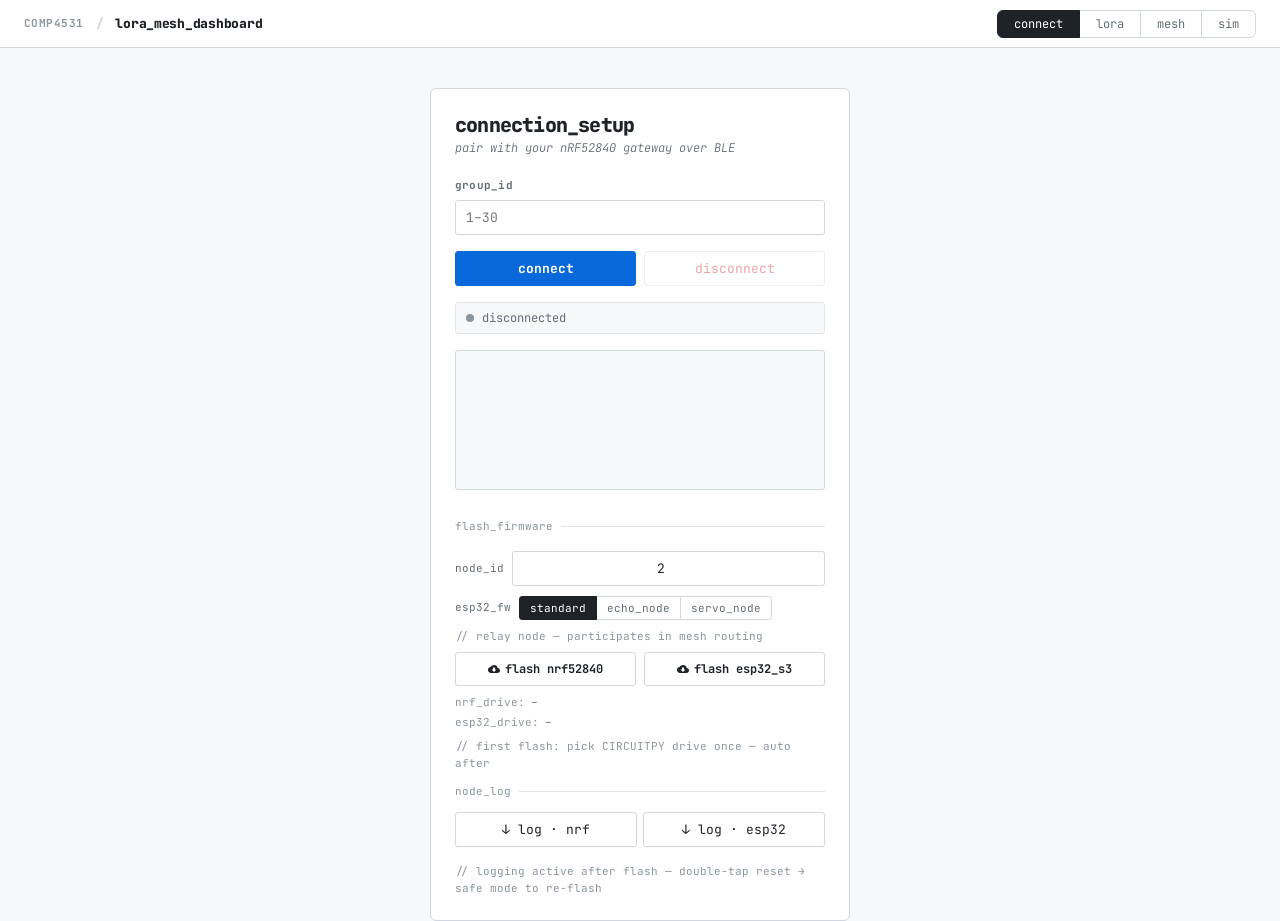
==== commit 7ac73570: "Revert nRF/ESP32 firmware to raw-pin init; add servo node variant - code_nrf.py: revert hardware ini" ====
--- a/COMP4531_Dash-main/index.html
+++ b/COMP4531_Dash-main/index.html
@@ -59,8 +59,9 @@
                 <div class="flash-variant-row">
                     <span class="flash-node-label">esp32_fw</span>
                     <div class="variant-ctrl">
-                        <button id="varBtnStd"  class="var-btn active" onclick="setEsp32Variant('standard',this)">standard</button>
-                        <button id="varBtnEcho" class="var-btn"        onclick="setEsp32Variant('echo',this)">echo_node</button>
+                        <button id="varBtnStd"   class="var-btn active" onclick="setEsp32Variant('standard',this)">standard</button>
+                        <button id="varBtnEcho"  class="var-btn"        onclick="setEsp32Variant('echo',this)">echo_node</button>
+                        <button id="varBtnServo" class="var-btn"        onclick="setEsp32Variant('servo',this)">servo_node</button>
                     </div>
                 </div>
                 <p class="flash-hint" id="esp32FwHint" style="margin-bottom:8px;">// relay node — participates in mesh routing</p>
@@ -254,6 +255,20 @@
             <div class="mesh-section-label">discovered_nodes</div>
             <div id="meshNodeList" style="margin-bottom:16px; flex:1; min-height:0; overflow-y:auto;"></div>
 
+            <hr class="md-divider" data-label="servo_control" style="margin-bottom:12px;">
+
+            <div class="mesh-compose" style="margin-bottom:4px; gap:6px;">
+                <label style="font-size:11px;white-space:nowrap;">id</label>
+                <input type="number" id="servoId" value="1" min="1" max="253"
+                       style="width:44px; padding:4px 6px; font-size:12px;">
+                <label style="font-size:11px;white-space:nowrap;">angle</label>
+                <input type="range" id="servoSlider" min="0" max="300" value="150" step="1"
+                       style="flex:1;" oninput="document.getElementById('servoAngleLbl').innerText=this.value+'°'">
+                <span id="servoAngleLbl" style="font-size:11px;min-width:32px;">150°</span>
+                <button class="btn-primary small" onclick="sendServo()">GO</button>
+            </div>
+            <p class="flash-hint" style="margin-bottom:12px;">// sends SERVO:&lt;id&gt;:&lt;angle&gt; to selected destination</p>
+
             <hr class="md-divider" data-label="esp32_serial" style="margin-bottom:12px;">
 
             <button class="btn-secondary small" id="serialBtn" onclick="connectSerial()" style="margin-bottom:8px;">connect_serial</button>
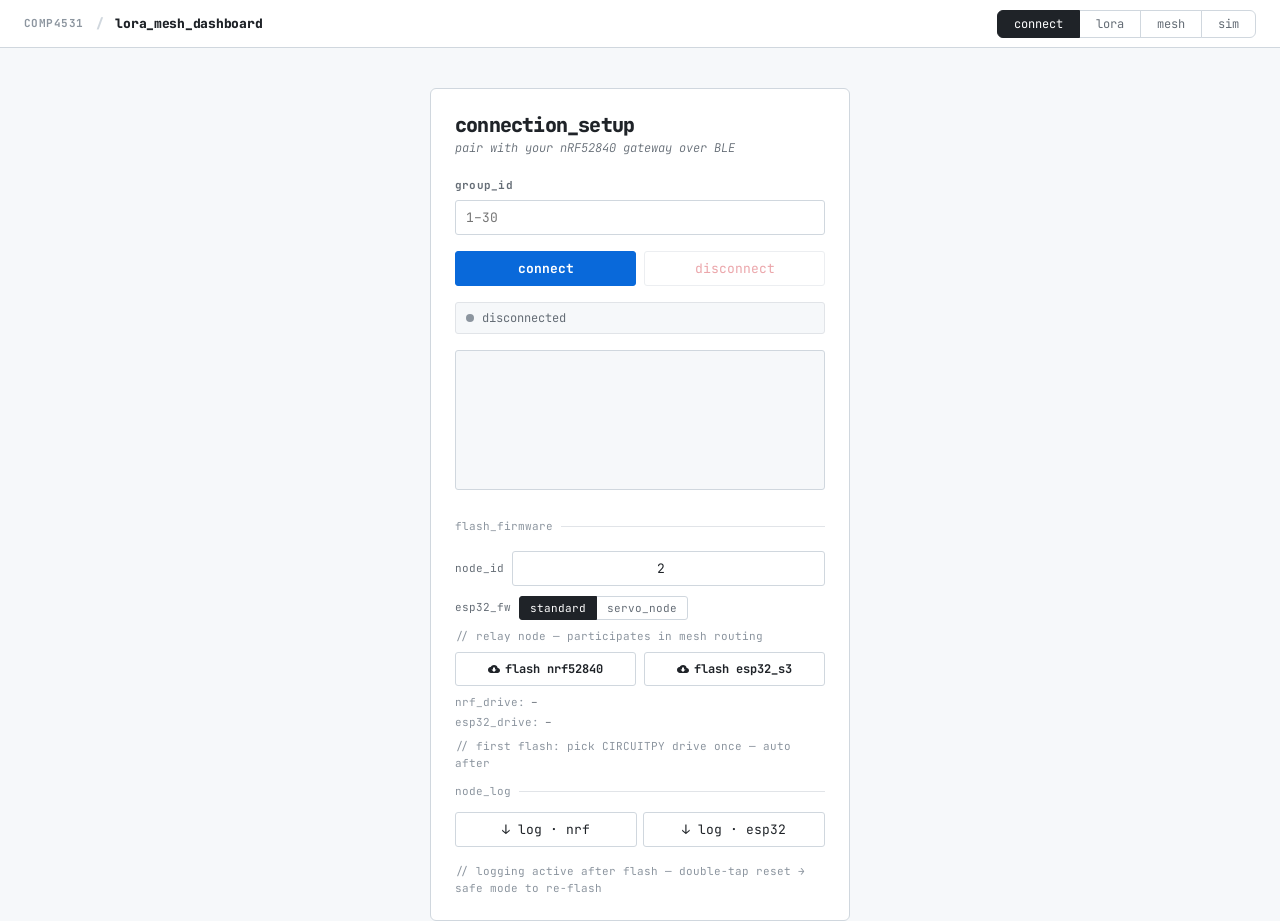
==== commit d968a7c4: "Major cleanup: remove adaptive SF, fix SF7, clean unused files Protocol: - mesh_common.py: remove al" ====
--- a/COMP4531_Dash-main/index.html
+++ b/COMP4531_Dash-main/index.html
@@ -60,7 +60,6 @@
                     <span class="flash-node-label">esp32_fw</span>
                     <div class="variant-ctrl">
                         <button id="varBtnStd"   class="var-btn active" onclick="setEsp32Variant('standard',this)">standard</button>
-                        <button id="varBtnEcho"  class="var-btn"        onclick="setEsp32Variant('echo',this)">echo_node</button>
                         <button id="varBtnServo" class="var-btn"        onclick="setEsp32Variant('servo',this)">servo_node</button>
                     </div>
                 </div>
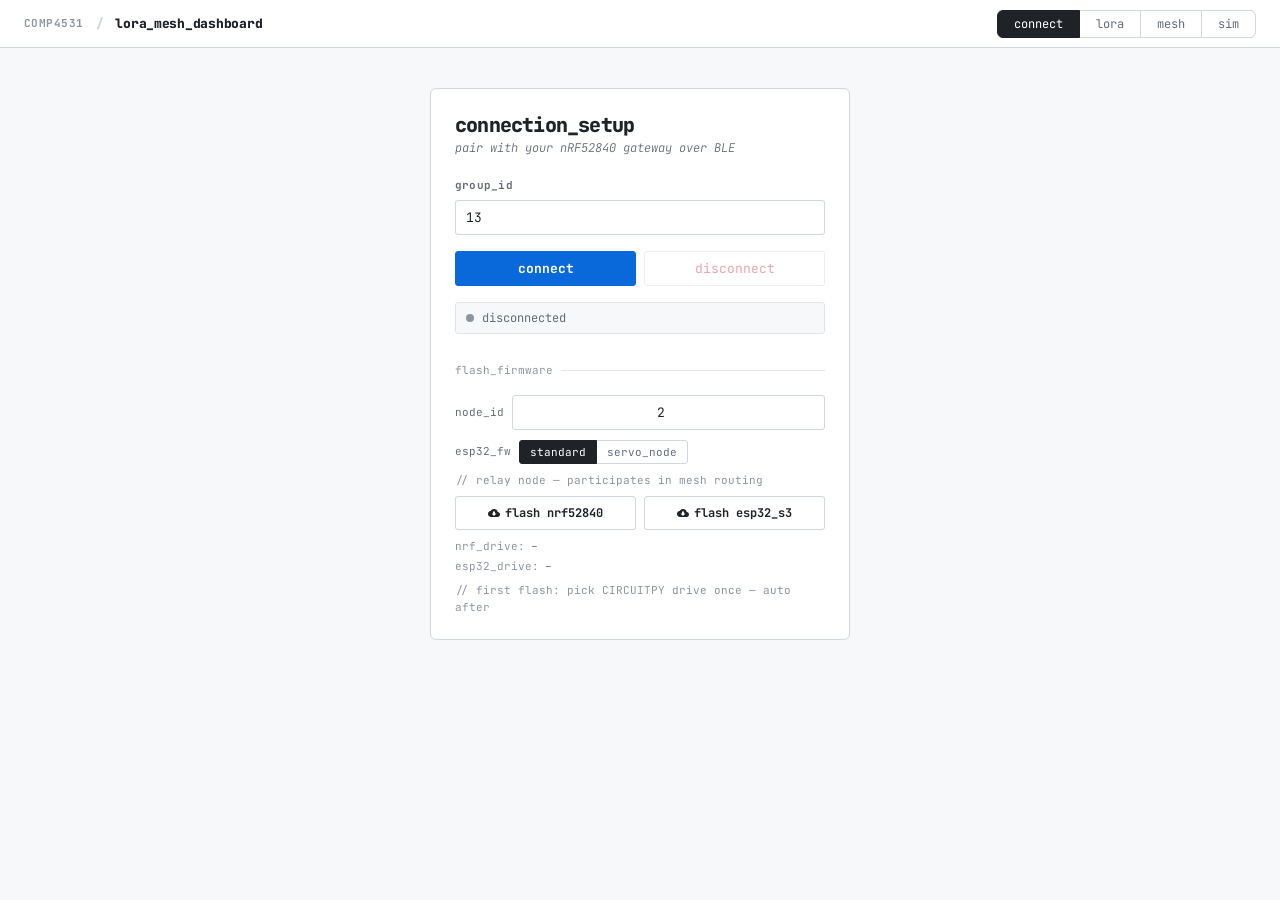
==== commit 9682797a: "Clean dashboard: remove terminal/log UI; fix BLE discovery; SF7 labels - Remove terminal div and log" ====
--- a/COMP4531_Dash-main/index.html
+++ b/COMP4531_Dash-main/index.html
@@ -33,7 +33,7 @@
 
             <div class="field">
                 <label>group_id</label>
-                <input type="number" id="gid" value="" min="1" max="30" placeholder="1–30">
+                <input type="number" id="gid" value="13" min="1" max="30" placeholder="1–30">
             </div>
 
             <div class="action-row">
@@ -45,8 +45,6 @@
                 <div id="statusDot" class="dot"></div>
                 <span id="connStatus">disconnected</span>
             </div>
-
-            <div class="code-block" id="terminal"><!-- system ready --></div>
 
             <hr class="md-divider" data-label="flash_firmware">
 
@@ -92,13 +90,6 @@
                     </div>
                 </div>
                 <p class="flash-hint">// first flash: pick CIRCUITPY drive once — auto after</p>
-
-                <hr class="md-divider" data-label="node_log">
-                <div class="action-row" style="gap:6px;margin-top:4px;">
-                    <button class="btn-secondary" onclick="downloadLog('nrf')"  >↓ log · nrf</button>
-                    <button class="btn-secondary" onclick="downloadLog('esp32')">↓ log · esp32</button>
-                </div>
-                <p class="flash-hint">// logging active after flash — double-tap reset → safe mode to re-flash</p>
             </div>
         </div>
     </section>
@@ -231,11 +222,10 @@
     <section id="view-mesh" class="view-section">
         <aside class="glass-sidebar">
             <h2 class="sidebar-title">mesh_network</h2>
-            <p class="sidebar-sub">adaptive spreading factor · distance-vector routing</p>
+            <p class="sidebar-sub">SF7 · distance-vector routing</p>
 
             <table class="stats-table" style="margin-bottom:16px;">
                 <tr><td>my_node</td><td id="meshMyNodeId">—</td></tr>
-                <tr><td>network_sf</td><td id="meshNetSf">—</td></tr>
                 <tr><td>nodes_seen</td><td id="meshNodeCount">0</td></tr>
                 <tr><td>msg_count</td><td id="meshMsgCount">0</td></tr>
             </table>
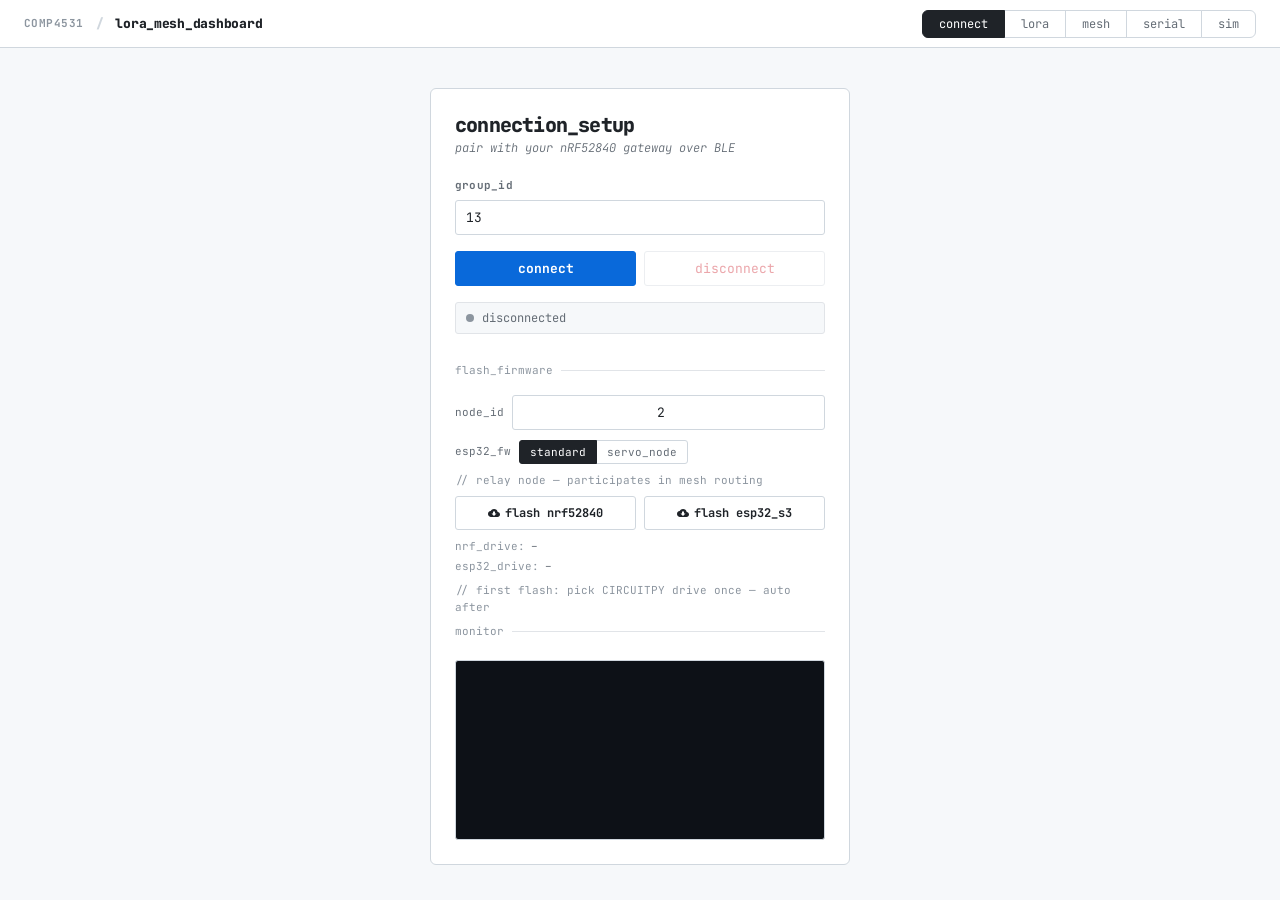
==== commit 51c9e11a: "Mesh improvements: hardware CAD LBT, RSSI routing, serial chat UI, debug prints - All nodes: switch " ====
--- a/COMP4531_Dash-main/index.html
+++ b/COMP4531_Dash-main/index.html
@@ -20,6 +20,7 @@
             <button class="nav-btn active" onclick="setTab('home')">connect</button>
             <button class="nav-btn" onclick="setTab('lora')">lora</button>
             <button class="nav-btn" onclick="setTab('mesh')">mesh</button>
+            <button class="nav-btn" onclick="setTab('serial')">serial</button>
             <button class="nav-btn" onclick="setTab('sim')">sim</button>
         </nav>
     </header>
@@ -91,6 +92,9 @@
                 </div>
                 <p class="flash-hint">// first flash: pick CIRCUITPY drive once — auto after</p>
             </div>
+
+            <hr class="md-divider" data-label="monitor" style="margin-top:16px;">
+            <div id="monitorBox" class="monitor-box"></div>
         </div>
     </section>
 
@@ -117,6 +121,51 @@
             <div class="chat-input-area">
                 <input type="text" id="loraTxt" placeholder="type '1m', '5 meters'… to plot RSSI">
                 <button class="btn-send" onclick="sendLoRa()">send</button>
+            </div>
+        </div>
+    </section>
+
+    <!-- ── serial ───────────────────────────────────────────────────────────── -->
+    <section id="view-serial" class="view-section">
+        <div class="serial-shell">
+            <!-- top bar -->
+            <div class="serial-topbar">
+                <span class="card-header-title">esp32_serial_chat</span>
+                <div style="display:flex;gap:8px;align-items:center;">
+                    <span id="serialTabBadge" class="badge">disconnected</span>
+                    <button id="serialTabConnBtn" class="btn-secondary small" onclick="serialTabToggle()">connect_usb</button>
+                </div>
+            </div>
+            <div class="serial-body">
+                <!-- left: conversation list -->
+                <aside class="serial-conv-sidebar">
+                    <div class="serial-conv-header">conversations</div>
+                    <div id="serialConvList">
+                        <div class="serial-conv-item active" data-convid="0" onclick="serialSelectConv(0)">
+                            <span class="conv-name">broadcast</span>
+                            <span class="conv-badge" id="convBadge-0"></span>
+                        </div>
+                    </div>
+                </aside>
+                <!-- right: chat + terminal -->
+                <div class="serial-chat-right">
+                    <div class="serial-chat-titlebar">
+                        <span id="serialChatTitle">broadcast</span>
+                    </div>
+                    <div id="serialChatWrap" class="serial-chat-wrap">
+                        <!-- per-conversation chat areas injected here -->
+                        <div id="serialChat-0" class="chat-area serial-chat-pane active-pane">
+                            <div class="chat-placeholder">// connect ESP32 via USB</div>
+                        </div>
+                    </div>
+                    <div class="chat-input-area">
+                        <input type="text" id="serialMsgInput" placeholder="message…"
+                               onkeydown="if(event.key==='Enter') serialTabSend()">
+                        <button class="btn-send" onclick="serialTabSend()">send</button>
+                    </div>
+                    <hr class="md-divider" data-label="raw_serial" style="margin:6px 0 4px;">
+                    <div id="serialRawLog" class="monitor-box" style="height:150px;"></div>
+                </div>
             </div>
         </div>
     </section>
@@ -244,20 +293,6 @@
             <div class="mesh-section-label">discovered_nodes</div>
             <div id="meshNodeList" style="margin-bottom:16px; flex:1; min-height:0; overflow-y:auto;"></div>
 
-            <hr class="md-divider" data-label="servo_control" style="margin-bottom:12px;">
-
-            <div class="mesh-compose" style="margin-bottom:4px; gap:6px;">
-                <label style="font-size:11px;white-space:nowrap;">id</label>
-                <input type="number" id="servoId" value="1" min="1" max="253"
-                       style="width:44px; padding:4px 6px; font-size:12px;">
-                <label style="font-size:11px;white-space:nowrap;">angle</label>
-                <input type="range" id="servoSlider" min="0" max="300" value="150" step="1"
-                       style="flex:1;" oninput="document.getElementById('servoAngleLbl').innerText=this.value+'°'">
-                <span id="servoAngleLbl" style="font-size:11px;min-width:32px;">150°</span>
-                <button class="btn-primary small" onclick="sendServo()">GO</button>
-            </div>
-            <p class="flash-hint" style="margin-bottom:12px;">// sends SERVO:&lt;id&gt;:&lt;angle&gt; to selected destination</p>
-
             <hr class="md-divider" data-label="esp32_serial" style="margin-bottom:12px;">
 
             <button class="btn-secondary small" id="serialBtn" onclick="connectSerial()" style="margin-bottom:8px;">connect_serial</button>
--- a/COMP4531_Dash-main/style.css
+++ b/COMP4531_Dash-main/style.css
@@ -515,3 +515,76 @@
 }
 .sim-legend-item { display: flex; align-items: center; gap: 3px; }
 .sim-legend-dot { width: 8px; height: 8px; border-radius: 50%; flex-shrink: 0; }
+
+/* monitor box — connect panel */
+.monitor-box {
+    margin-top: 8px;
+    height: 180px;
+    overflow-y: auto;
+    background: #0d1117;
+    border: 1px solid var(--border);
+    border-radius: var(--r-sm);
+    padding: 6px 8px;
+    font-family: var(--font);
+    font-size: 11px;
+    color: #7ee787;
+}
+.monitor-line { line-height: 1.5; white-space: pre-wrap; word-break: break-all; }
+.monitor-err  { color: #f85149; }
+.monitor-tx { color: #79c0ff; }
+
+/* serial tab layout */
+.serial-shell {
+    display: flex; flex-direction: column;
+    width: 100%; height: 100%; overflow: hidden;
+}
+.serial-topbar {
+    display: flex; justify-content: space-between; align-items: center;
+    padding: 10px 16px; border-bottom: 1px solid var(--border);
+    background: var(--surface); flex-shrink: 0;
+}
+.serial-body {
+    display: flex; flex: 1; overflow: hidden;
+}
+.serial-conv-sidebar {
+    width: 140px; flex-shrink: 0;
+    border-right: 1px solid var(--border);
+    background: var(--bg);
+    display: flex; flex-direction: column; overflow: hidden;
+}
+.serial-conv-header {
+    font-size: 10px; font-weight: 700; color: var(--text-muted);
+    padding: 10px 12px 6px; text-transform: uppercase; letter-spacing: 0.05em;
+    flex-shrink: 0;
+}
+.serial-conv-item {
+    display: flex; justify-content: space-between; align-items: center;
+    padding: 8px 12px; cursor: pointer; font-size: 12px;
+    border-left: 2px solid transparent;
+    transition: background 0.1s;
+}
+.serial-conv-item:hover   { background: var(--surface); }
+.serial-conv-item.active  { background: var(--surface); border-left-color: var(--accent); }
+.conv-name  { font-weight: 600; color: var(--text-dim); }
+.conv-badge {
+    font-size: 10px; font-weight: 700; color: #fff;
+    background: var(--accent); border-radius: 8px;
+    padding: 1px 5px; min-width: 14px; text-align: center;
+}
+.conv-badge:empty { display: none; }
+
+.serial-chat-right {
+    flex: 1; display: flex; flex-direction: column; overflow: hidden; padding: 0 12px 8px;
+}
+.serial-chat-titlebar {
+    padding: 10px 0 6px; font-weight: 700; font-size: 13px;
+    color: var(--text-dim); border-bottom: 1px solid var(--border-sub);
+    flex-shrink: 0; margin-bottom: 6px;
+}
+.serial-chat-wrap {
+    flex: 1; position: relative; overflow: hidden; min-height: 0;
+}
+.serial-chat-pane {
+    display: none; position: absolute; inset: 0; overflow-y: auto;
+}
+.serial-chat-pane.active-pane { display: flex; }
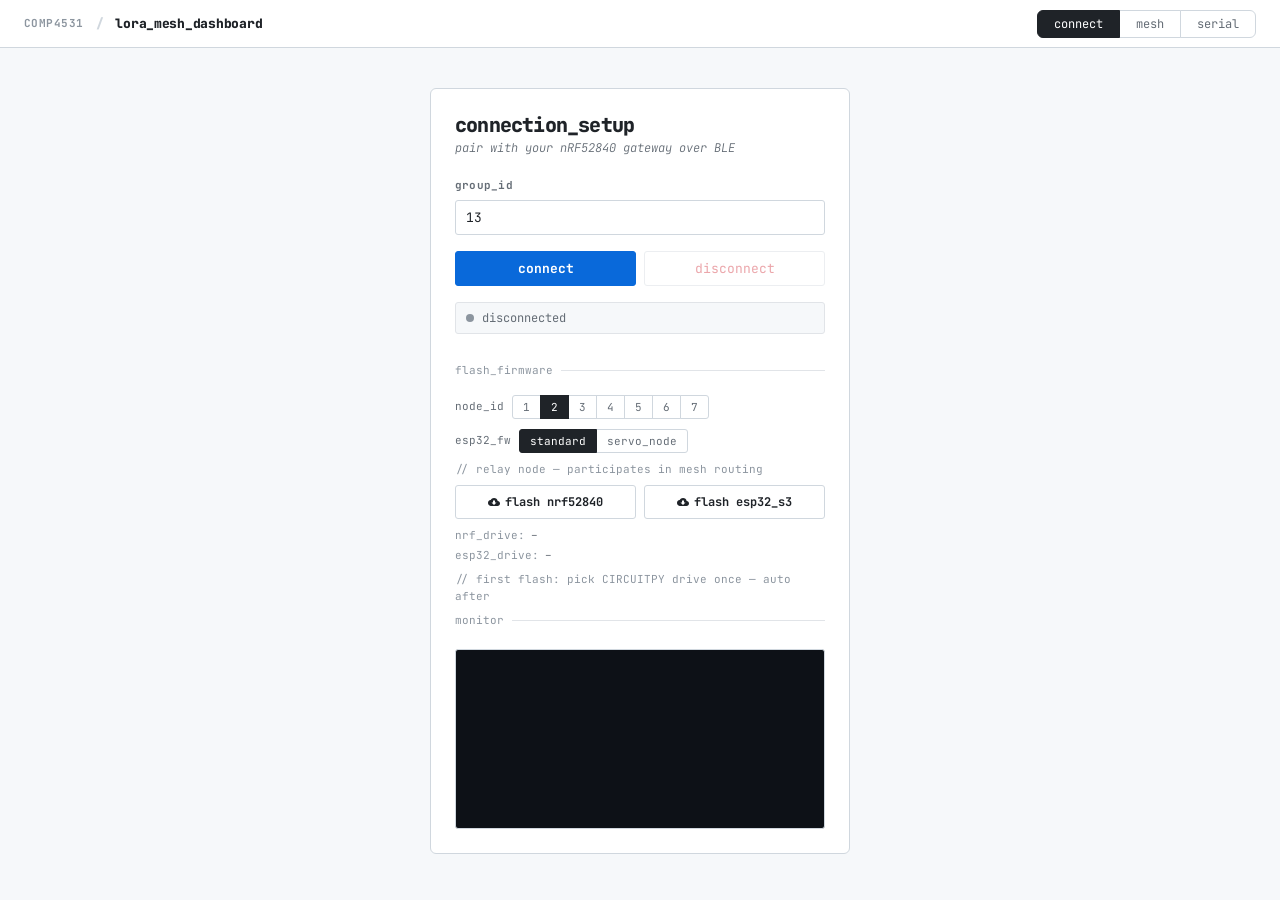
==== commit 08cce3fe: "Distance-vector mesh: DTN queue, serial viz, dashboard cleanup, nRF rewrite Firmware: - mesh_common:" ====
--- a/COMP4531_Dash-main/index.html
+++ b/COMP4531_Dash-main/index.html
@@ -17,11 +17,9 @@
             <span class="brand-name">lora_mesh_dashboard</span>
         </div>
         <nav class="segmented-control">
-            <button class="nav-btn active" onclick="setTab('home')">connect</button>
-            <button class="nav-btn" onclick="setTab('lora')">lora</button>
-            <button class="nav-btn" onclick="setTab('mesh')">mesh</button>
-            <button class="nav-btn" onclick="setTab('serial')">serial</button>
-            <button class="nav-btn" onclick="setTab('sim')">sim</button>
+            <button type="button" class="nav-btn active" onclick="setTab('home')">connect</button>
+            <button type="button" class="nav-btn" onclick="setTab('mesh')">mesh</button>
+            <button type="button" class="nav-btn" onclick="setTab('serial')">serial</button>
         </nav>
     </header>
 
@@ -34,12 +32,13 @@
 
             <div class="field">
                 <label>group_id</label>
-                <input type="number" id="gid" value="13" min="1" max="30" placeholder="1–30">
+                <input type="number" id="gid" value="13" min="1" max="30" placeholder="1–30"
+                       onkeydown="if(event.key==='Enter')event.preventDefault()">
             </div>
 
             <div class="action-row">
-                <button id="conBtn" class="btn-primary" onclick="connect()">connect</button>
-                <button id="disBtn" class="btn-danger" onclick="disconnect()" disabled>disconnect</button>
+                <button type="button" id="conBtn" class="btn-primary" onclick="connect()">connect</button>
+                <button type="button" id="disBtn" class="btn-danger" onclick="disconnect()" disabled>disconnect</button>
             </div>
 
             <div class="status-line">
@@ -52,26 +51,34 @@
             <div class="flash-section">
                 <div class="flash-node-row">
                     <span class="flash-node-label">node_id</span>
-                    <input type="number" id="flashNodeId" value="2" min="1" max="255" class="flash-node-input">
+                    <div class="variant-ctrl" id="nodeIdCtrl">
+                        <button type="button" class="var-btn" onclick="setFlashNodeId(1,this)">1</button>
+                        <button type="button" class="var-btn active" onclick="setFlashNodeId(2,this)">2</button>
+                        <button type="button" class="var-btn" onclick="setFlashNodeId(3,this)">3</button>
+                        <button type="button" class="var-btn" onclick="setFlashNodeId(4,this)">4</button>
+                        <button type="button" class="var-btn" onclick="setFlashNodeId(5,this)">5</button>
+                        <button type="button" class="var-btn" onclick="setFlashNodeId(6,this)">6</button>
+                        <button type="button" class="var-btn" onclick="setFlashNodeId(7,this)">7</button>
+                    </div>
                 </div>
                 <!-- esp32 variant toggle -->
                 <div class="flash-variant-row">
                     <span class="flash-node-label">esp32_fw</span>
                     <div class="variant-ctrl">
-                        <button id="varBtnStd"   class="var-btn active" onclick="setEsp32Variant('standard',this)">standard</button>
-                        <button id="varBtnServo" class="var-btn"        onclick="setEsp32Variant('servo',this)">servo_node</button>
+                        <button type="button" id="varBtnStd"   class="var-btn active" onclick="setEsp32Variant('standard',this)">standard</button>
+                        <button type="button" id="varBtnServo" class="var-btn"        onclick="setEsp32Variant('servo',this)">servo_node</button>
                     </div>
                 </div>
                 <p class="flash-hint" id="esp32FwHint" style="margin-bottom:8px;">// relay node — participates in mesh routing</p>
 
                 <div class="action-row" style="margin-bottom:8px;">
-                    <button class="btn-flash" id="btnFlashNrf" onclick="flashDevice('nrf')">
+                    <button type="button" class="btn-flash" id="btnFlashNrf" onclick="flashDevice('nrf')">
                         <svg viewBox="0 0 24 24" width="12" height="12" fill="currentColor" style="margin-right:5px">
                             <path d="M19.35 10.04A7.49 7.49 0 0 0 12 4C9.11 4 6.6 5.64 5.35 8.04A5.994 5.994 0 0 0 0 14c0 3.31 2.69 6 6 6h13c2.76 0 5-2.24 5-5 0-2.64-2.05-4.78-4.65-4.96zM17 13l-5 5-5-5h3V9h4v4h3z"/>
                         </svg>
                         flash nrf52840
                     </button>
-                    <button class="btn-flash" id="btnFlashEsp" onclick="flashDevice('esp32')">
+                    <button type="button" class="btn-flash" id="btnFlashEsp" onclick="flashDevice('esp32')">
                         <svg viewBox="0 0 24 24" width="12" height="12" fill="currentColor" style="margin-right:5px">
                             <path d="M19.35 10.04A7.49 7.49 0 0 0 12 4C9.11 4 6.6 5.64 5.35 8.04A5.994 5.994 0 0 0 0 14c0 3.31 2.69 6 6 6h13c2.76 0 5-2.24 5-5 0-2.64-2.05-4.78-4.65-4.96zM17 13l-5 5-5-5h3V9h4v4h3z"/>
                         </svg>
@@ -82,12 +89,12 @@
                     <div class="flash-drive-row">
                         <span class="flash-drive-label">nrf_drive:</span>
                         <span class="flash-drive-name" id="driveName-nrf">–</span>
-                        <button class="btn-forget" id="forgetBtn-nrf" onclick="forgetDrive('nrf')" style="display:none">✕</button>
+                        <button type="button" class="btn-forget" id="forgetBtn-nrf" onclick="forgetDrive('nrf')" style="display:none">✕</button>
                     </div>
                     <div class="flash-drive-row">
                         <span class="flash-drive-label">esp32_drive:</span>
                         <span class="flash-drive-name" id="driveName-esp32">–</span>
-                        <button class="btn-forget" id="forgetBtn-esp32" onclick="forgetDrive('esp32')" style="display:none">✕</button>
+                        <button type="button" class="btn-forget" id="forgetBtn-esp32" onclick="forgetDrive('esp32')" style="display:none">✕</button>
                     </div>
                 </div>
                 <p class="flash-hint">// first flash: pick CIRCUITPY drive once — auto after</p>
@@ -95,33 +102,6 @@
 
             <hr class="md-divider" data-label="monitor" style="margin-top:16px;">
             <div id="monitorBox" class="monitor-box"></div>
-        </div>
-    </section>
-
-    <!-- ── lora ──────────────────────────────────────────────────────────────── -->
-    <section id="view-lora" class="view-section">
-        <div class="lora-card">
-            <div class="card-header">
-                <span class="card-header-title">lora_messenger</span>
-                <span id="loraBadge" class="badge">--- MHz</span>
-            </div>
-            <div class="lora-controls">
-                <button class="btn-secondary small" onclick="downloadLoraCSV()">↓ export_csv</button>
-            </div>
-            <div id="loraGraphPanel" style="display:none;">
-                <div class="graph-header">
-                    <span>rssi_vs_distance</span>
-                    <span id="loraGraphPoints" style="color:var(--text-muted)">0 pts</span>
-                </div>
-                <canvas id="loraChartCanvas" style="height:120px; width:100%; display:block;"></canvas>
-            </div>
-            <div id="loraChat" class="chat-area">
-                <div class="chat-placeholder">// no messages yet</div>
-            </div>
-            <div class="chat-input-area">
-                <input type="text" id="loraTxt" placeholder="type '1m', '5 meters'… to plot RSSI">
-                <button class="btn-send" onclick="sendLoRa()">send</button>
-            </div>
         </div>
     </section>
 
@@ -133,7 +113,7 @@
                 <span class="card-header-title">esp32_serial_chat</span>
                 <div style="display:flex;gap:8px;align-items:center;">
                     <span id="serialTabBadge" class="badge">disconnected</span>
-                    <button id="serialTabConnBtn" class="btn-secondary small" onclick="serialTabToggle()">connect_usb</button>
+                    <button type="button" id="serialTabConnBtn" class="btn-secondary small" onclick="serialTabToggle()">connect_usb</button>
                 </div>
             </div>
             <div class="serial-body">
@@ -161,110 +141,13 @@
                     <div class="chat-input-area">
                         <input type="text" id="serialMsgInput" placeholder="message…"
                                onkeydown="if(event.key==='Enter') serialTabSend()">
-                        <button class="btn-send" onclick="serialTabSend()">send</button>
+                        <button type="button" class="btn-send" onclick="serialTabSend()">send</button>
                     </div>
                     <hr class="md-divider" data-label="raw_serial" style="margin:6px 0 4px;">
                     <div id="serialRawLog" class="monitor-box" style="height:150px;"></div>
                 </div>
             </div>
         </div>
-    </section>
-
-    <!-- ── sim ───────────────────────────────────────────────────────────────── -->
-    <section id="view-sim" class="view-section">
-        <aside class="glass-sidebar">
-            <h2 class="sidebar-title">sim_scenario</h2>
-            <p class="sidebar-sub">friis path loss · bellman-ford routing · network SF</p>
-
-            <div class="sim-group">
-                <label class="sim-label">nodes <span class="sim-val" id="simNodeCountVal">6</span></label>
-                <input type="range" id="simNodeCount" min="2" max="20" value="6"
-                       oninput="document.getElementById('simNodeCountVal').textContent=this.value">
-            </div>
-
-            <div class="sim-group">
-                <label class="sim-label">topology</label>
-                <select id="simTopology">
-                    <option value="random">random</option>
-                    <option value="grid">grid</option>
-                    <option value="line">line</option>
-                    <option value="ring">ring</option>
-                    <option value="star">star</option>
-                </select>
-            </div>
-
-            <div class="sim-group">
-                <label class="sim-label">area <span class="sim-val" id="simAreaVal">1000m</span></label>
-                <input type="range" id="simArea" min="100" max="5000" step="100" value="1000"
-                       oninput="document.getElementById('simAreaVal').textContent=this.value+'m'">
-            </div>
-
-            <div class="sim-group">
-                <label class="sim-label">environment</label>
-                <select id="simEnv">
-                    <option value="2.0:0">free_space (n=2.0)</option>
-                    <option value="2.7:6">suburban (n=2.7)</option>
-                    <option value="3.5:8" selected>urban (n=3.5)</option>
-                    <option value="4.0:10">indoor (n=4.0)</option>
-                    <option value="4.5:12">dense_urban (n=4.5)</option>
-                </select>
-            </div>
-
-            <div class="sim-group">
-                <label class="sim-label">tx_power</label>
-                <select id="simTxPower">
-                    <option value="14">14 dBm</option>
-                    <option value="17">17 dBm</option>
-                    <option value="20">20 dBm</option>
-                    <option value="22" selected>22 dBm</option>
-                </select>
-            </div>
-
-            <div class="sim-group">
-                <label class="sim-label">interference <span class="sim-val" id="simInterferenceVal">0%</span></label>
-                <input type="range" id="simInterference" min="0" max="80" value="0"
-                       oninput="document.getElementById('simInterferenceVal').textContent=this.value+'%'">
-            </div>
-
-            <div class="sim-group">
-                <label class="sim-label">node_failure <span class="sim-val" id="simFailureVal">0%</span></label>
-                <input type="range" id="simFailure" min="0" max="50" value="0"
-                       oninput="document.getElementById('simFailureVal').textContent=this.value+'%'">
-            </div>
-
-            <button class="btn-primary" style="margin:10px 0 6px; width:100%;" onclick="simGenerate()">↺ generate</button>
-
-            <hr class="md-divider" data-label="send_packet" style="margin:10px 0 12px;">
-
-            <div class="sim-group">
-                <label class="sim-label">from → to</label>
-                <div style="display:flex; gap:6px; align-items:center;">
-                    <select id="simSrc" class="sim-select-inline"></select>
-                    <span style="color:var(--text-muted);">→</span>
-                    <select id="simDst" class="sim-select-inline"></select>
-                </div>
-            </div>
-
-            <div class="sim-group">
-                <label class="sim-label">mode</label>
-                <select id="simMode">
-                    <option value="routed">routed_mesh</option>
-                    <option value="flood">naive_flood</option>
-                    <option value="direct">direct_SF12</option>
-                    <option value="compare">compare_all</option>
-                </select>
-            </div>
-
-            <button class="btn-secondary small" style="width:100%; margin-top:6px;"
-                    onclick="simSendPacket()">↑ simulate_packet</button>
-
-            <div id="simPacketResult" class="sim-packet-result"></div>
-        </aside>
-
-        <main class="sim-main">
-            <div id="simViz"><svg id="simSvg"></svg></div>
-            <div id="simResults"></div>
-        </main>
     </section>
 
     <!-- ── mesh ──────────────────────────────────────────────────────────────── -->
@@ -287,7 +170,7 @@
                 </select>
                 <input type="text" id="meshMsgInput" placeholder="message…"
                        onkeydown="if(event.key==='Enter') sendMesh()">
-                <button class="btn-primary small" onclick="sendMesh()">↑</button>
+                <button type="button" class="btn-primary small" onclick="sendMesh()">↑</button>
             </div>
 
             <div class="mesh-section-label">discovered_nodes</div>
@@ -295,11 +178,11 @@
 
             <hr class="md-divider" data-label="esp32_serial" style="margin-bottom:12px;">
 
-            <button class="btn-secondary small" id="serialBtn" onclick="connectSerial()" style="margin-bottom:8px;">connect_serial</button>
+            <button type="button" class="btn-secondary small" id="serialBtn" onclick="connectSerial()" style="margin-bottom:8px;">connect_serial</button>
             <div class="mesh-send-row" id="serialSendRow" style="display:none;">
                 <input type="text" id="serialInput" placeholder="send via esp32…"
                        onkeydown="if(event.key==='Enter') sendSerial()">
-                <button class="btn-primary small" onclick="sendSerial()">TX</button>
+                <button type="button" class="btn-primary small" onclick="sendSerial()">TX</button>
             </div>
         </aside>
 
